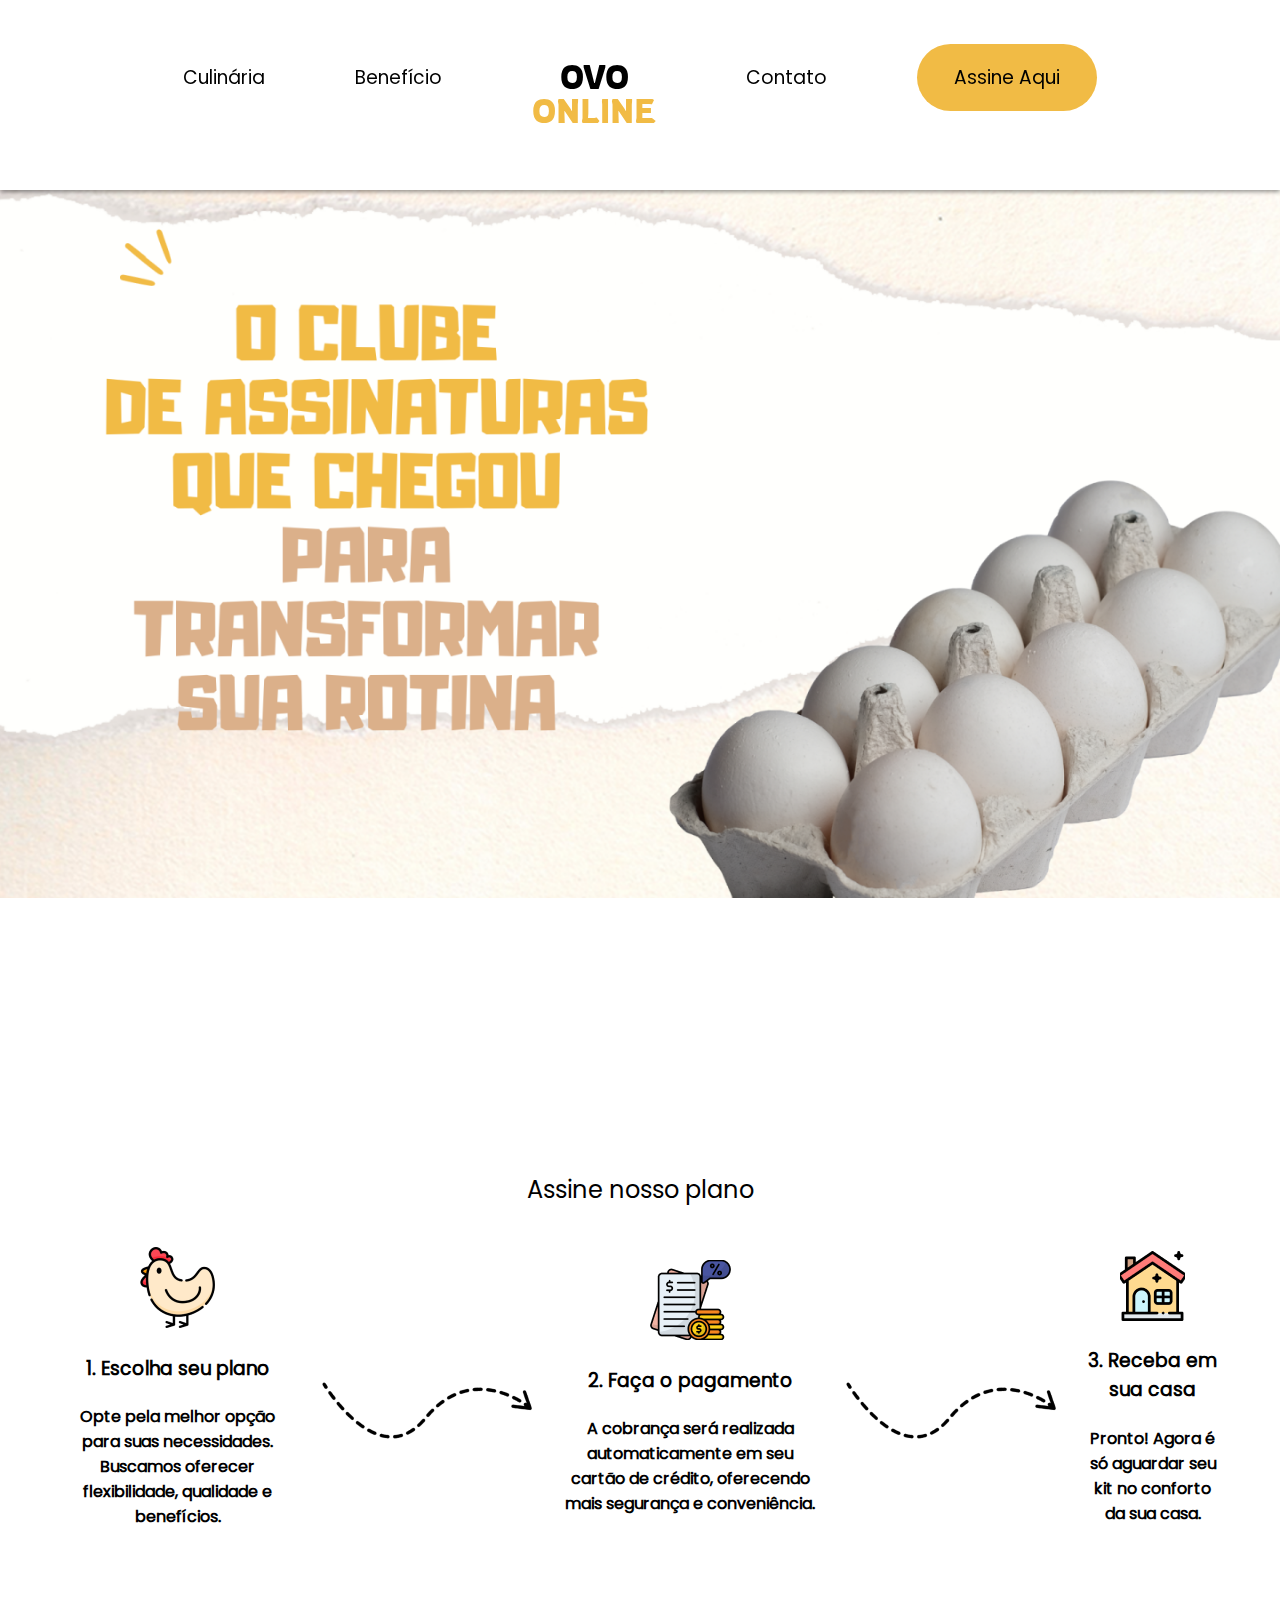
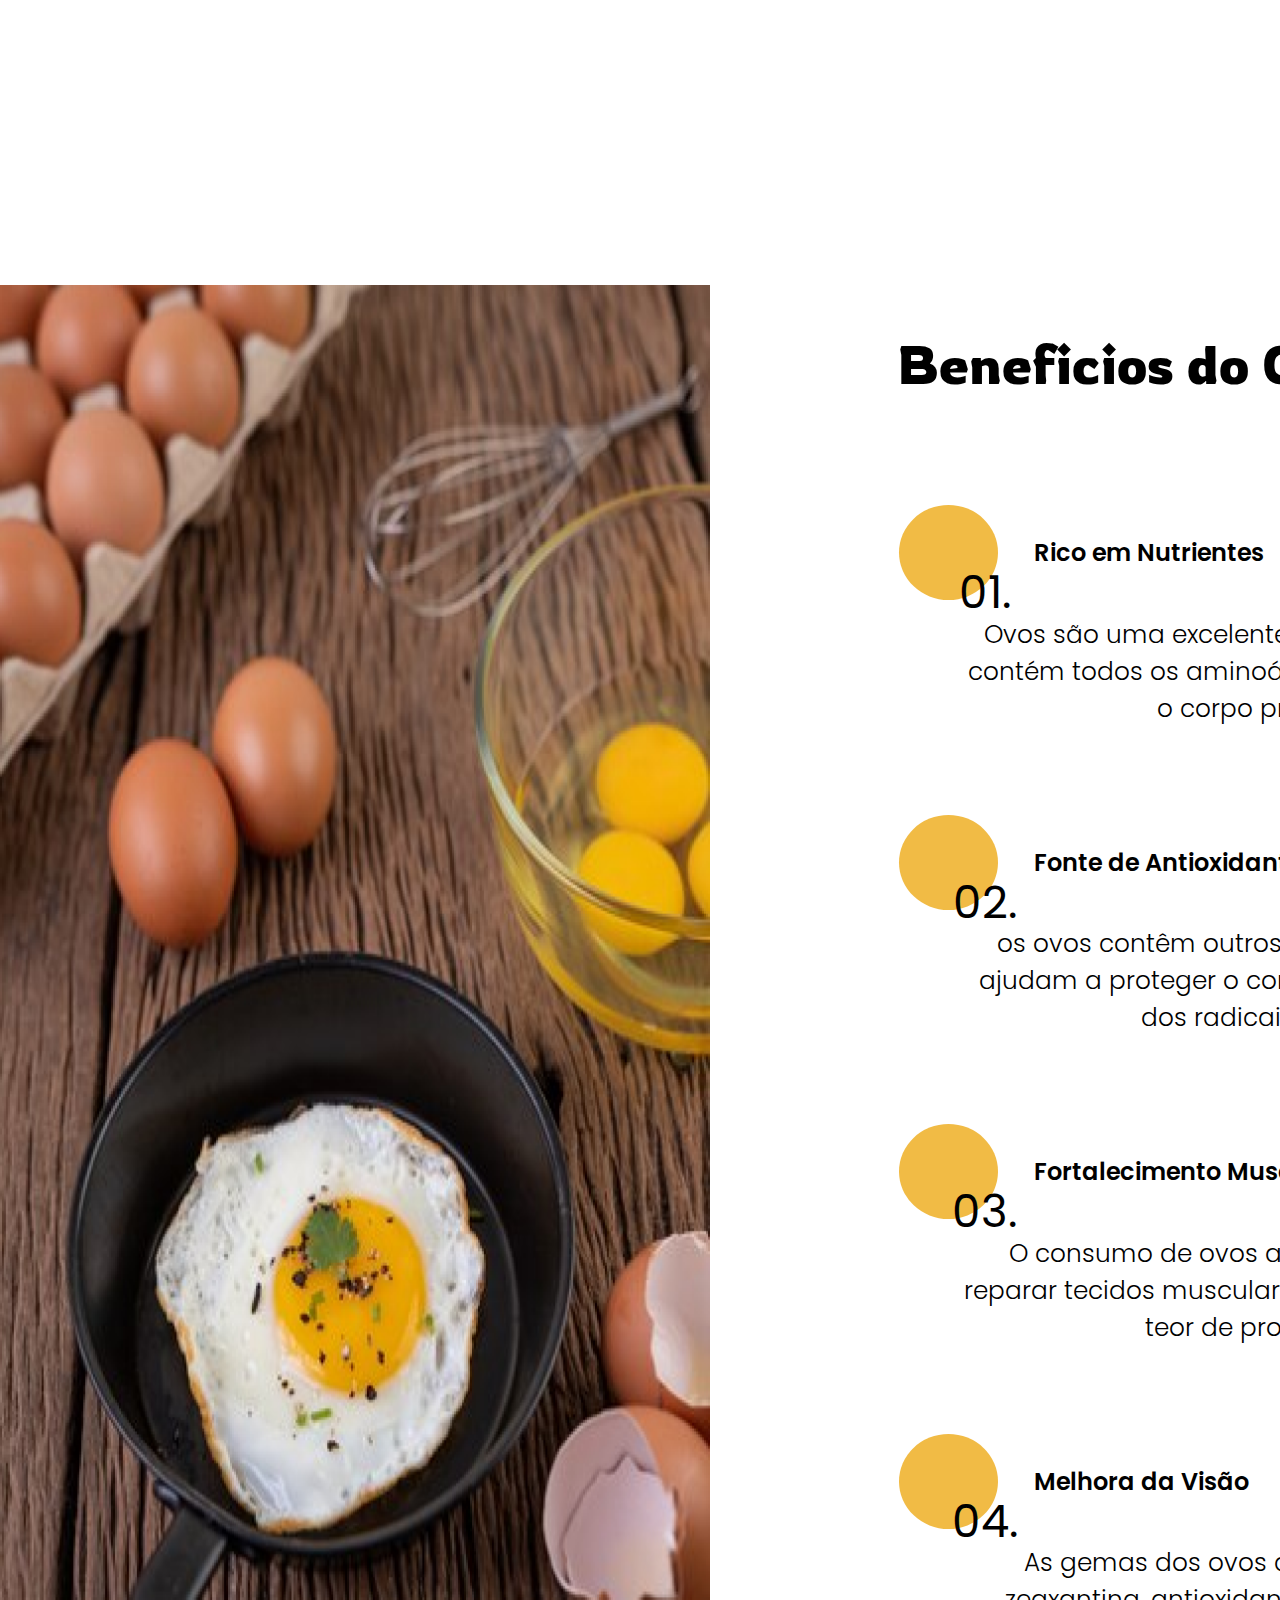
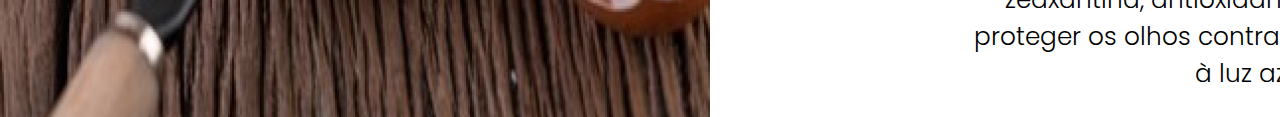
==== index.html @ 4bd69163 "n" ====
<!DOCTYPE html>
<html lang="pt-br">

<head>
    <meta charset="UTF-8">
    <meta name="viewport" content="width=device-width, initial-scale=1.0">
    <link rel="stylesheet" href="style.css">
    <link rel="icon" href="assets/logo.png">
    <title>Ovo Online</title>
</head>

<body>
    <header class="cbecalho">
        <div class="container">

            <div id="navegacao">
                <div>
                    <a href="#culinaria">
                        <h3>Culinária</h3>
                    </a>
                </div>
                <div>
                    <a href="#beneficio">
                        <h3>Benefício</h3>
                    </a>
                </div>
                <div class="titulo">
                    <h1 class="titulo-ovo">OVO </h1>
                    <H1 class="titulo-online">ONLINE</H1>

                </div>
                <div>
                    <a href="#contato">
                        <h3>Contato</h3>
                    </a>
                </div>
                <div class="assineAqui">
                    <a href="#assineAqui">
                        <h3>Assine Aqui</h3>
                    </a>
                </div>
            </div>
        </div>

    </header>
    <main>
        <div class="imagem-principal">
            <img src="assets/imagemPrincipal.png" alt="">
        </div>

        <div class="nosso-plano">
            <h2>Assine nosso plano</h2>
        </div>
        <div class="planos">
            <div class="galinha">
                <img src="assets/galinha.png" alt="">
                <h3>1. Escolha seu plano </h3>
                <div class="galinha-texto">
                    <h4>Opte pela melhor opção para suas necessidades. Buscamos oferecer flexibilidade, qualidade e
                        benefícios.</h4>
                </div>
            </div>
            <div class="seta1">
                <img src="assets/seta.png" alt="">
            </div>
            <div class="pagamento">
                <img src="assets/pagamento.png" alt="">
                <h3>2. Faça o pagamento</h3>
                <h4>A cobrança será realizada automaticamente em seu cartão de crédito, oferecendo mais segurança e
                    conveniência.</h4>
            </div>
            <div class="seta2">
                <img src="assets/seta.png" alt="">
            </div>
            <div class="casa">
                <img src="assets/casa.png" alt="">
                <h3>3. Receba em sua casa </h3>
                <h4>Pronto! Agora é só aguardar seu kit no conforto da sua casa. </h4>
            </div>
        </div>



        <div class="beneficio">
            <img src="assets/beneficio.png" alt="">

            <div class="todosOsBeneficios">
                <div class="div-titulo-beneficio">
                  
                    <h2 class="titulo-beneficio">Beneficios do Ovo</h2>
                </div>
                <div class="beneficio-subtitulo">
                    <div class="circulo">
                        <p>01.</p>
                    </div>
                    <h2>Rico em Nutrientes</h2>

                </div>
                <div class="texto-beneficio">
                    <p>Ovos são uma excelente fonte de proteínas contém todos os aminoácidos essenciais que o corpo
                        precisa</p>
                </div>

                <div class="beneficio-subtitulo">
                    <div class="circulo">
                        <p>02.</p>
                    </div>
                    <h2>Fonte de Antioxidantes</h2>
                </div>
                <div class="texto-beneficio">
                    <p> os ovos contêm outros antioxidantes que ajudam a proteger o corpo contra os danos dos
                        radicais livres.</p>
                </div>

                <div class="beneficio-subtitulo">
                    <div class="circulo">
                        <p>03.</p>
                    </div>
                    <h2>Fortalecimento Muscular</h2>
                </div>
                <div class="texto-beneficio">
                    <p> O consumo de ovos ajuda a construir e reparar tecidos musculares devido ao seu alto teor de
                        proteínas.</p>
                </div>

                <div class="beneficio-subtitulo">
                    <div class="circulo">
                        <p>04.</p>
                    </div>
                    <h2>Melhora da Visão</h2>

                </div>
                <div class="texto-beneficio">
                    <p>As gemas dos ovos contêm luteína e zeaxantina, antioxidantes que ajudam a proteger os olhos
                        contra danos relacionados à luz azul.</p>
                </div>
            </div>
        </div>
    </main>
</body>

</html>
---- style.css ----
@font-face {
    font-family: poppins;
    src: url(assets/Poppins-Regular.ttf);
}

@font-face {
    font-family: rowdies;
    src: url(assets/Rowdies-Regular.ttf);
}
@font-face {
    font-family: SemiBoldPoppins;
    src: url(assets/Poppins-SemiBold.ttf);
}
@font-face {
    font-family: lightPoppins;
    src: url(assets/Poppins-Light.ttf);
}

body {
   
    flex-direction: column;

    margin: 0;
  
    background-color: #ffffff;
}

header {
    /* deixa o cabeçalho fixo NÃO MEXE LAURA */
    position: fixed;
    top: -5vh;
    width: 100%;
    z-index: 1000;
    padding: 10px 0;
}

.container {
    /* AQUI VAI DEIXAR TUDO DENTRO DO CABEÇALHO NO CENTRO BONITINHO E O TAMANHO DO CABECALHO*/
    text-align: center;
    display: flex;
    height: 25vh;
    /* Certifique-se de que essa altura é suficiente */
    justify-content: center;
    /* Ajuste aqui para garantir centralização */
    align-items: center;
    background-color: #FFF;
    box-shadow: 0 2px 4px rgba(0, 0, 0, 0.396);
}

#navegacao {
    /* AQUI TAMBÉM VAI DEIXAR TU BONITINHO NO CABEÇALHO */
    align-items: center;
    text-align: center;
    display: flex;
    justify-content: center;
    /* Adiciona para centralizar o conteúdo */
}


#navegacao h1 {
    /* AQUI VAI MUDAR A FONT E O TAMANHO DELA NO CABEÇALHO SERIA A PARTE LÁ DO OVO  ONLINE*/
    font-family: rowdies;
    font-weight: 300;
}

#navegacao h3 {
    /* AQUI MUDA COR FONTE DO RESTO DO CABEÇALHO */
    font-family: poppins;
    font-weight: 300;
    color: black;
}

.titulo-ovo {
    /* abaxei aqui porque estava bem alto e queria que ficasse perto do online */
    margin-top: 6vh;
}

.assineAqui {
    /* deixei ele com o fundo e as bordas redondas */
    background-color: #F1BB45;
    border-radius: 34px;
    width: 20vh;
}

.titulo-online {
    /* COLOQUEI  PARA MUDAR A COR DO ONLINE DO OVO */
    color: #F1BB45;
    margin-top: -3vh;
}

#navegacao div {
    /* AQUI DA UM ESPAÇOENTRE AS PALAVRA EXEMPLO BENEFÍCIO  CULINÁRIA */
    margin: 5vh;
    cursor: pointer;
}


a {
    /* ISSO TIRA O TRAÇO DEBAIXO DA PALAVRA */
    text-decoration: none;
}


/* aqui acabou a parte do cabeçalho  */

/* começo da imagem! */
.imagem-principal img {
    /* editei a própria imagem para ela ficar 100% de largura na tela ------ */
        width: 100%;

    margin-top: 20vh;

}

.imagem-principal {
    /* aqui também arrumei a div da imagem principal do ovo para ficar 100% na tela */
    width: 100%;
    height: auto;

}

/*nosso plano*/

.nosso-plano h2{
  text-align: center;
    margin-top: 30vh;
    font-family: 'Poppins';
    font-weight: 100;

}

.planos{
      font-family: 'Poppins';
      margin-top: 15vh;
}
.planos {
    display: flex;
    justify-content: space-around;
    text-align: center;
    align-items: center;
    width: 100%;
    max-width: 1200px; /* Limita a largura máxima da div */
    margin: 0 auto; /* Centraliza a div na página */
    padding: 20px; /* Adiciona um pouco de espaço interno */
    box-sizing: border-box; /* Garante que o padding seja incluído na largura total */
}



/* PARTE DOS BENEFÍCIOS*/

.beneficio{
    max-width: 100%;
    display: flex;
    margin-top: 35vh;
   
}
.beneficio img{
    width: 750px;
    height: 993;
}

.titulo-beneficio{
  text-align: center;
    align-items: center;
    font-family: 'rowdies';
    font-weight: 500;
    font-size: 6vh;
}
.circulo{
    width: 99px;
    height: 95px;
    border-radius: 50%;
    background-color: #F1BB45;
    display: flex;
    justify-content: center;
    font-size: 5vh;
   
}
.circulo p{
    margin-left: 8vh;
    margin-top: 6vh;
    font-family: 'poppins';
}
.beneficio-subtitulo{
    align-items: center; 
    margin-left: 14vh;
    display: flex;
    padding: 7vh;
    
  
}
.beneficio-subtitulo h2{
     font-family: 'SemiBoldPoppins';
     margin-left: 4vh;

}
.texto-beneficio{
font-family: 'lightPoppins';
font-weight: 200;
font-size: 2.75vh;
text-align: center;
margin-top: -8vh;
width: 65vh;
margin-left: 28vh;
}
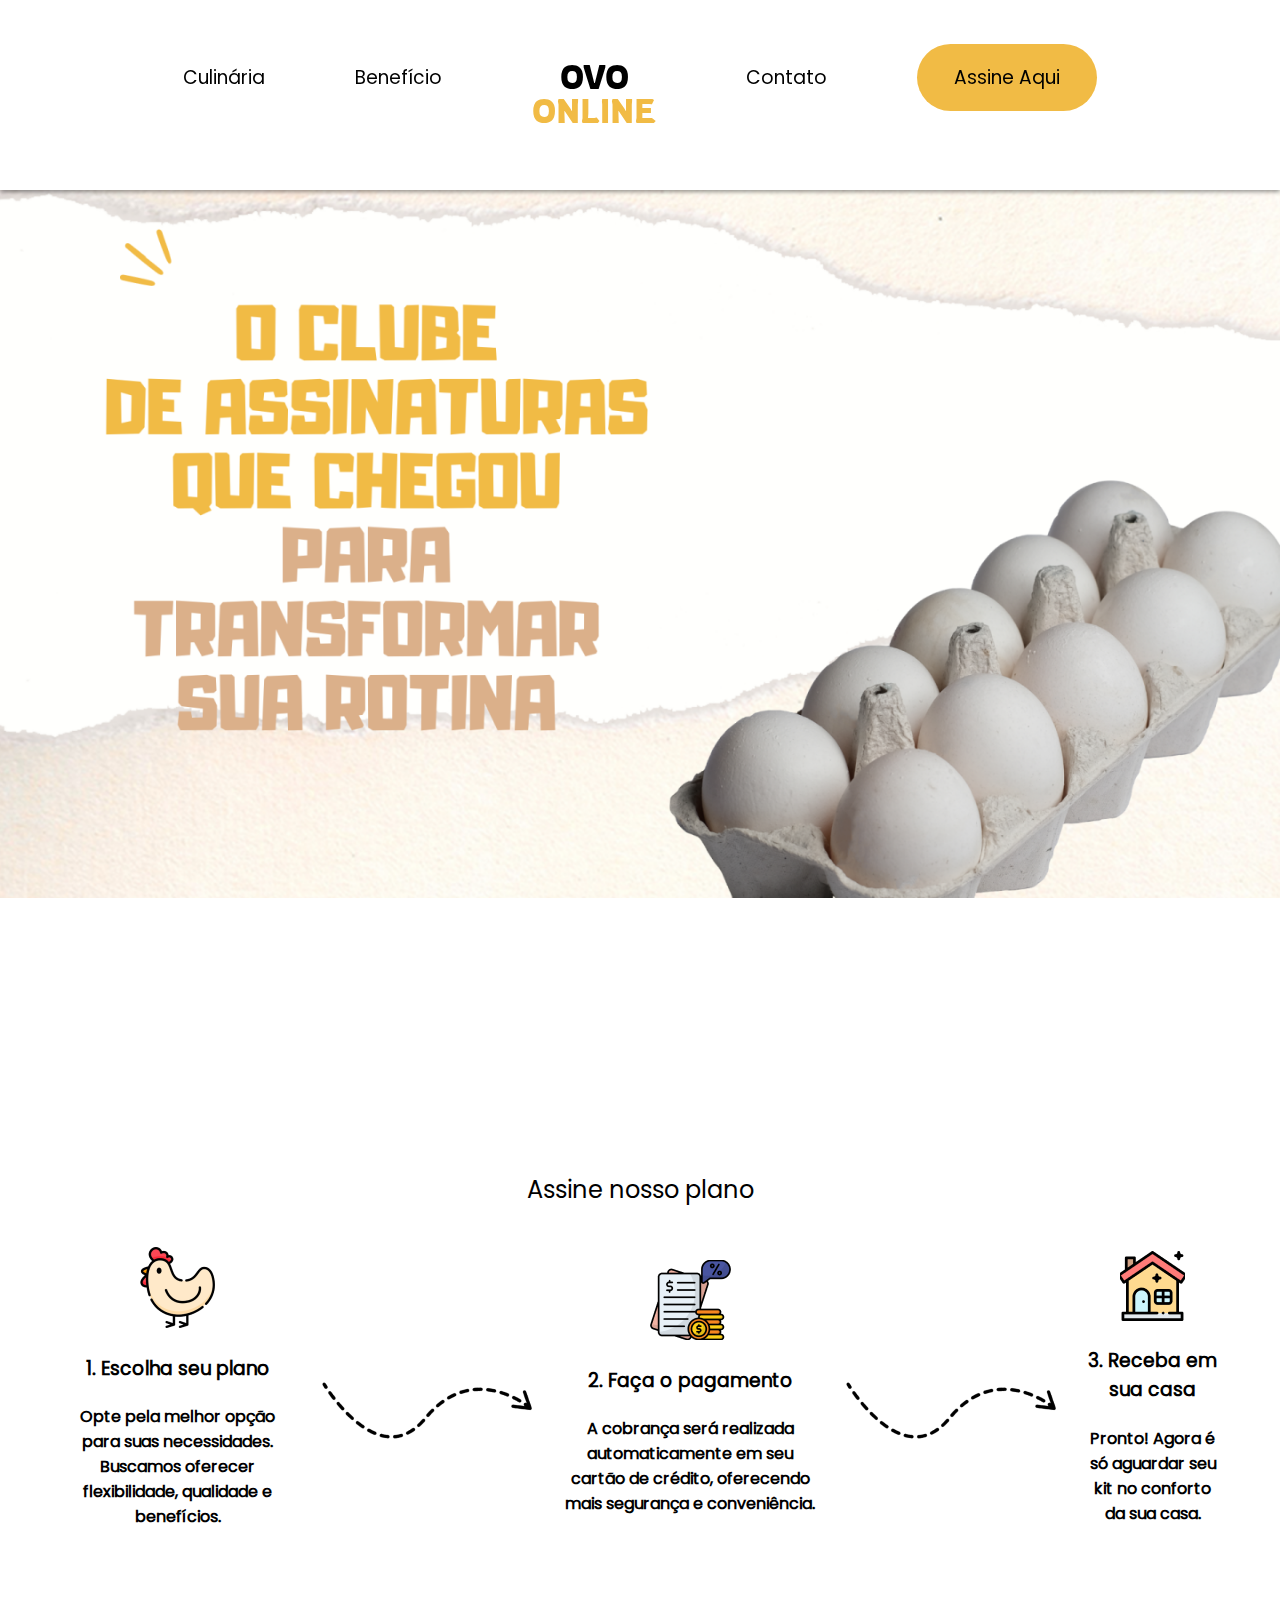
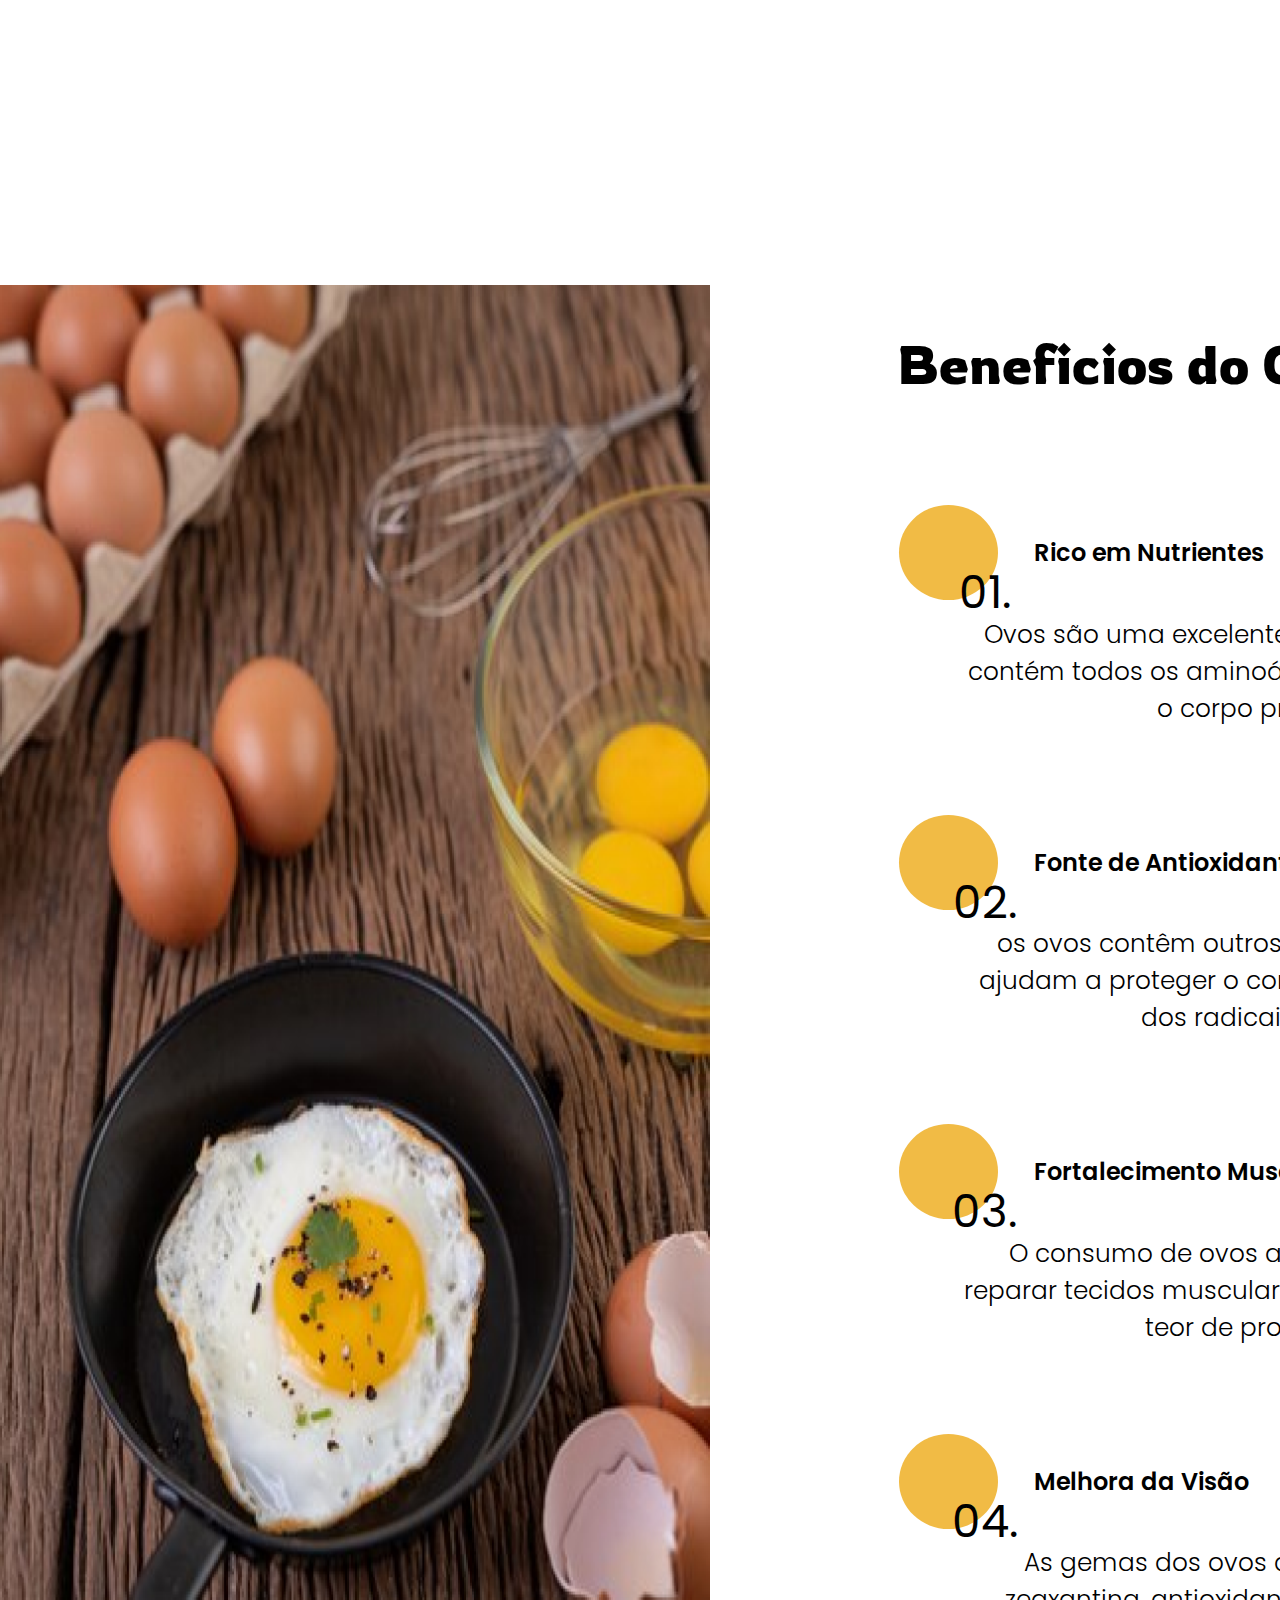
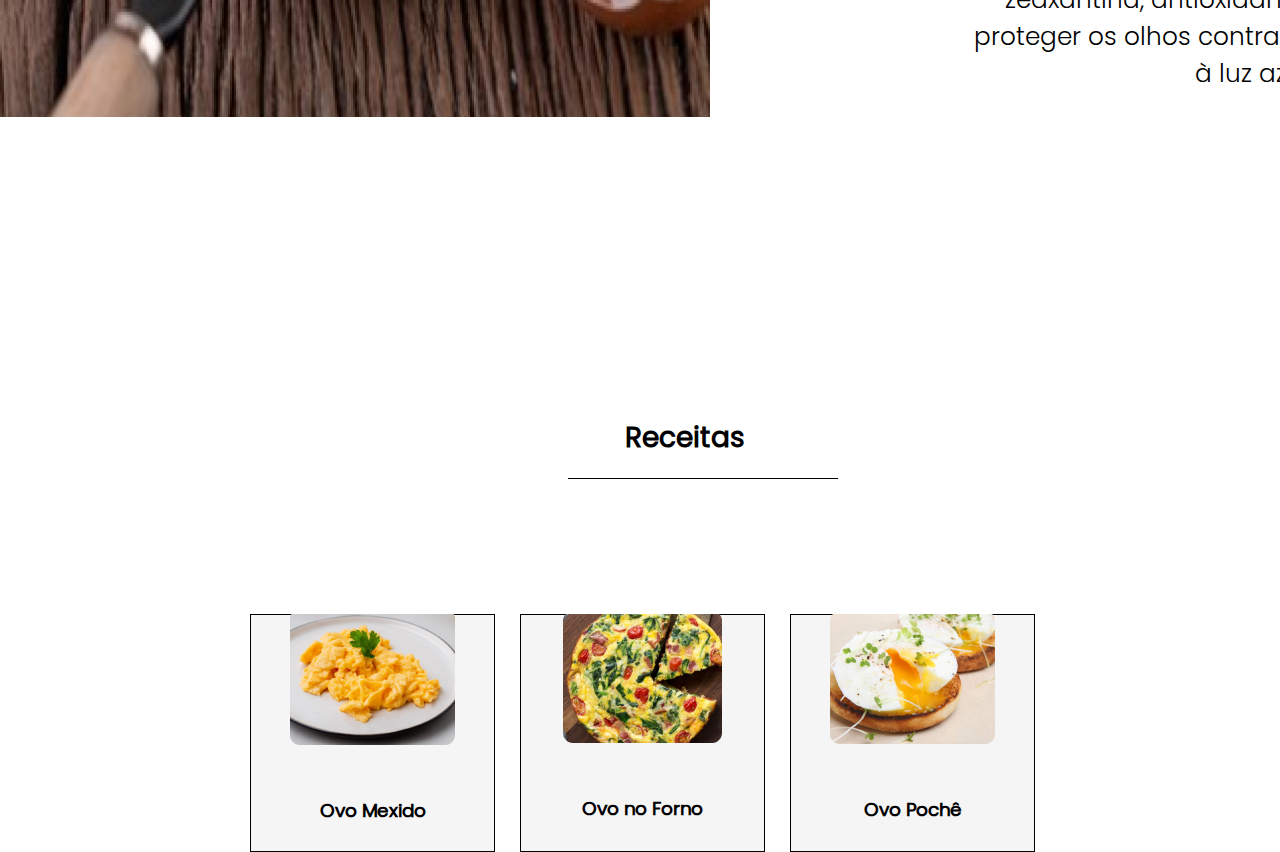
==== commit c154f346: "ok" ====
--- a/index.html
+++ b/index.html
@@ -136,7 +136,100 @@
                 </div>
             </div>
         </div>
+
+
+
+        <section id="carrossel">
+            <h1 id="Tvoluntarios11" class="titulo-carrossel">Receitas</h1>
+         <div class="div">  <div class="linha"></div></div> 
+            <div class="tudo-carrossel">
+                <div class="carousel-container">
+                    <div class="carousel">
+
+                        <ul>
+                            <div class="img">
+                                <li><img src="assets/ovo-mexido.png" alt="Imagem 1">
+                                    <h5 id="Tvoluntarios12">Ovo Mexido</h5>
+                                </li>
+                            </div>
+
+                            <div class="img">
+                                <li><img src="assets/ovo-poche.png" alt="Imagem 2">
+                                    <h5 id="Tvoluntarios13">Ovo no Forno</h5>
+                                </li>
+                            </div>
+
+
+    
+
+
+                            <div class="img">
+                                <li><img src="assets/ovo-forno.png" alt="Imagem 4">
+                                    <h5 id="Tvoluntarios15">Ovo Pochê</h5>
+                                </li>
+                            </div>
+
+
+                           
+                            
+                        </ul>
+
+
+                    </div>
+
+                    <div class="botoes-carrossel">
+                        <div class="carousel-button carousel-button-left" onclick="prevSlide()">
+                            <img class="direita" src="img/seta-direita-volt.png" alt=""> <!-- Seta esquerda -->
+                        </div>
+                        <div class="carousel-button carousel-button-right" onclick="nextSlide()">
+                            <img src="img/seta-esquerda-volt.png" alt=""> <!-- Seta direita -->
+                        </div>
+                    </div>
+                </div>
+            </div>
+        </section>
     </main>
+
+
+
+    <script>
+          const carousel = document.querySelector('.carousel');
+        let currentIndex = 0; //QUANDO PASSO NA SETINHA ELE VIRA 1, DEPOIS 2
+
+        function updateCarousel() {
+            var largura = window.innerWidth; //PEGA A LARGURA DA TELA
+            carousel.style.transform = `translateX(-${currentIndex * 54500 / largura}%)`; //MULTIPLICA O CURRENT INDEX POR UM NÚMERO E DIVIDE PELA LARGURA DA TELA
+            // if(window.innerWidth <= 768){
+            //     carousel.style.transform = `translateX(-${currentIndex * 70}%)`;
+            // }
+
+            if (window.innerWidth <= 400) {
+                carousel.style.transform = `translateX(-${currentIndex * 40500 / largura}%)`;
+            }
+        }
+
+        console.log(window.innerWidth)
+
+
+        // Função para avançar o carrossel
+        function nextSlide() {
+            currentIndex++;
+            if (currentIndex >= carousel.children[0].children.length - 2) {
+                currentIndex = 0; // Volta para a primeira imagem quando atinge a última
+            }
+            updateCarousel();
+        }
+
+        // Função para retroceder o carrossel
+        function prevSlide() {
+            currentIndex--;
+            if (currentIndex < 0) {
+                currentIndex = carousel.children[0].children.length - 3; // Vai para a última imagem quando estiver na primeira
+            }
+            updateCarousel();
+        }
+        updateCarousel(); // Inicializa o carrossel
+    </script>
 </body>
 
 </html>--- a/style.css
+++ b/style.css
@@ -118,7 +118,9 @@
     height: auto;
 
 }
-
+h5{
+    font-family: "poppins";
+}
 /*nosso plano*/
 
 .nosso-plano h2{
@@ -205,3 +207,121 @@
 margin-left: 28vh;
 }
 
+
+
+
+
+/* CARROSSEL DE IMAGENS */
+
+.titulo-carrossel {
+    /* aqui é o titulo do carrossel dei um margin left só para dá um espaço, não queria deixar no centro */
+    font-family: 'poppins';
+    font-size: 28px;
+    text-align: center;
+    margin-top: 300px;
+    /* useei margin-top para abaixar meu título */
+    margin-left: 7vw;
+}
+
+.tudo-carrossel {
+    /* coloquei essa div tudo para incluir tudo no carrossel, deixar ele no centro e ultilizei margin top para abaixar ele */
+    margin-top: 15vh;
+    justify-content: center;
+    align-items: center;
+    display: flex;
+}
+
+.carousel-container {
+    /* ele também tem tudo mas a função dele mesmo é o tamanho em si do carrossel, ele mexe no js */
+
+    position: relative;
+    width: 830px;
+    overflow: hidden;
+
+}
+
+
+.carousel {
+    display: flex;
+    transition: 0.9s;
+
+
+
+}
+
+.carousel ul {
+    /* essa parte ele só pega o conteudo do carrossel ou seja imagens e titulo */
+    list-style: none;
+    display: flex;
+    padding: 0;
+    margin: 0;
+
+}
+
+.tudo-funcionamento img,
+h5 {
+    /* esssa parte foi para arrumar o top dentro do quadrado as imagens */
+    margin-top: 5vh;
+}
+
+
+
+.carousel img {
+    /* essa parte teve que ficar se eu tiro esse auto as imagens ficam diferentes */
+    height: auto;
+}
+
+
+
+.img {
+    /* essa parte foi onde coloquei borda, tamanho dos quadrado o distanciamento delas */
+    width: 243px;
+    height: 236px;
+    border: 1px solid black;
+    margin-left: 25px;
+    background-color: #F5F5F5;
+    font-family: Forum;
+    font-size: 22.4px;
+    align-items: center;
+    justify-content: center;
+    text-align: center;
+    display: flex;
+
+}
+
+.botoes-carrossel {
+    display: flex;
+    align-items: center;
+    height: 100%;
+}
+
+.carousel-button {
+    position: absolute;
+    top: 50%;
+    /* Ajuste a posição vertical para o meio */
+    transform: translateY(-50%);
+    /* Ajuste para centralizar verticalmente usando transform */
+    display: flex;
+    align-items: center;
+    cursor: pointer;
+}
+
+.carousel-button-left {
+    margin-left: 1vw;
+}
+
+.carousel-button-right {
+    right: 1vw;
+}
+.div {
+    display: flex;
+    justify-content: center;
+    align-items: center;
+}
+
+.linha {
+    margin-left: 14vh;
+    width: 30vh; /* Adjust the width as needed */
+    height: 1px; /* Adjust the height as needed */
+    background-color: black; /* Adjust the color as needed */
+}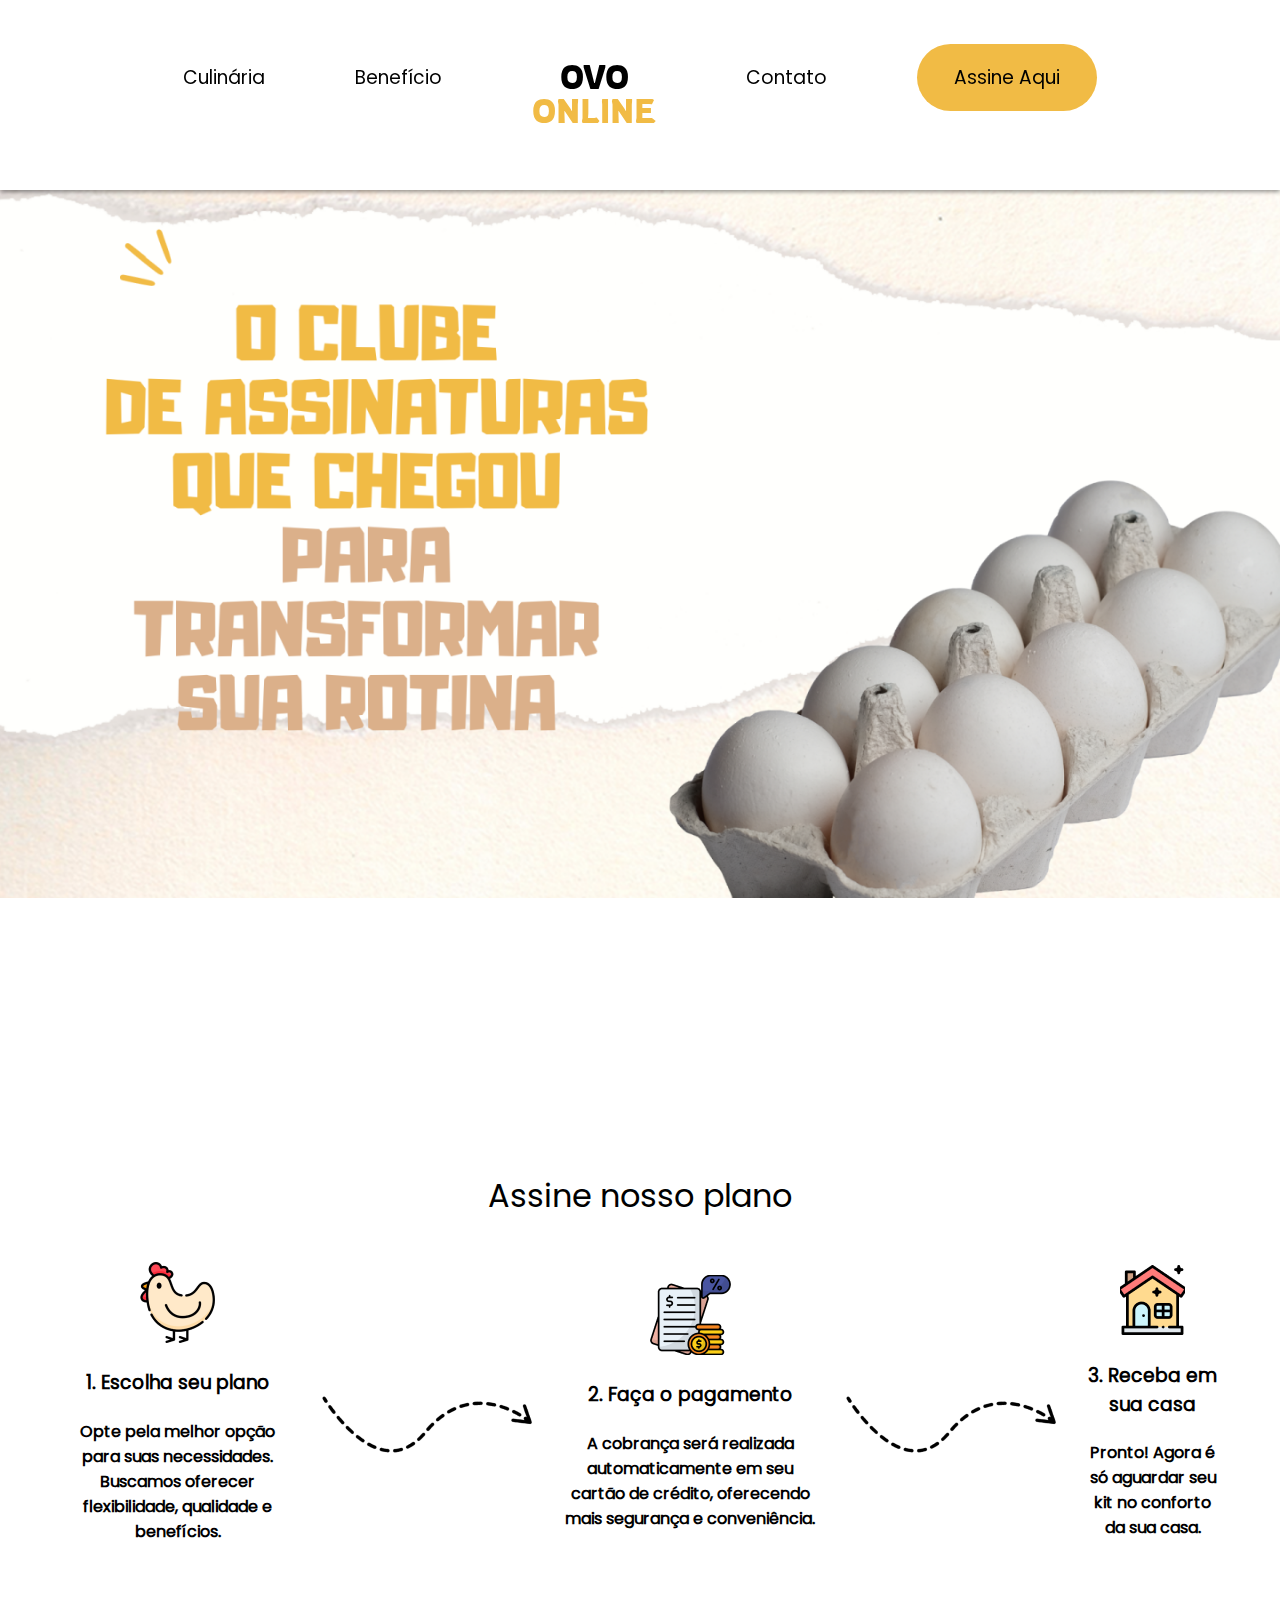
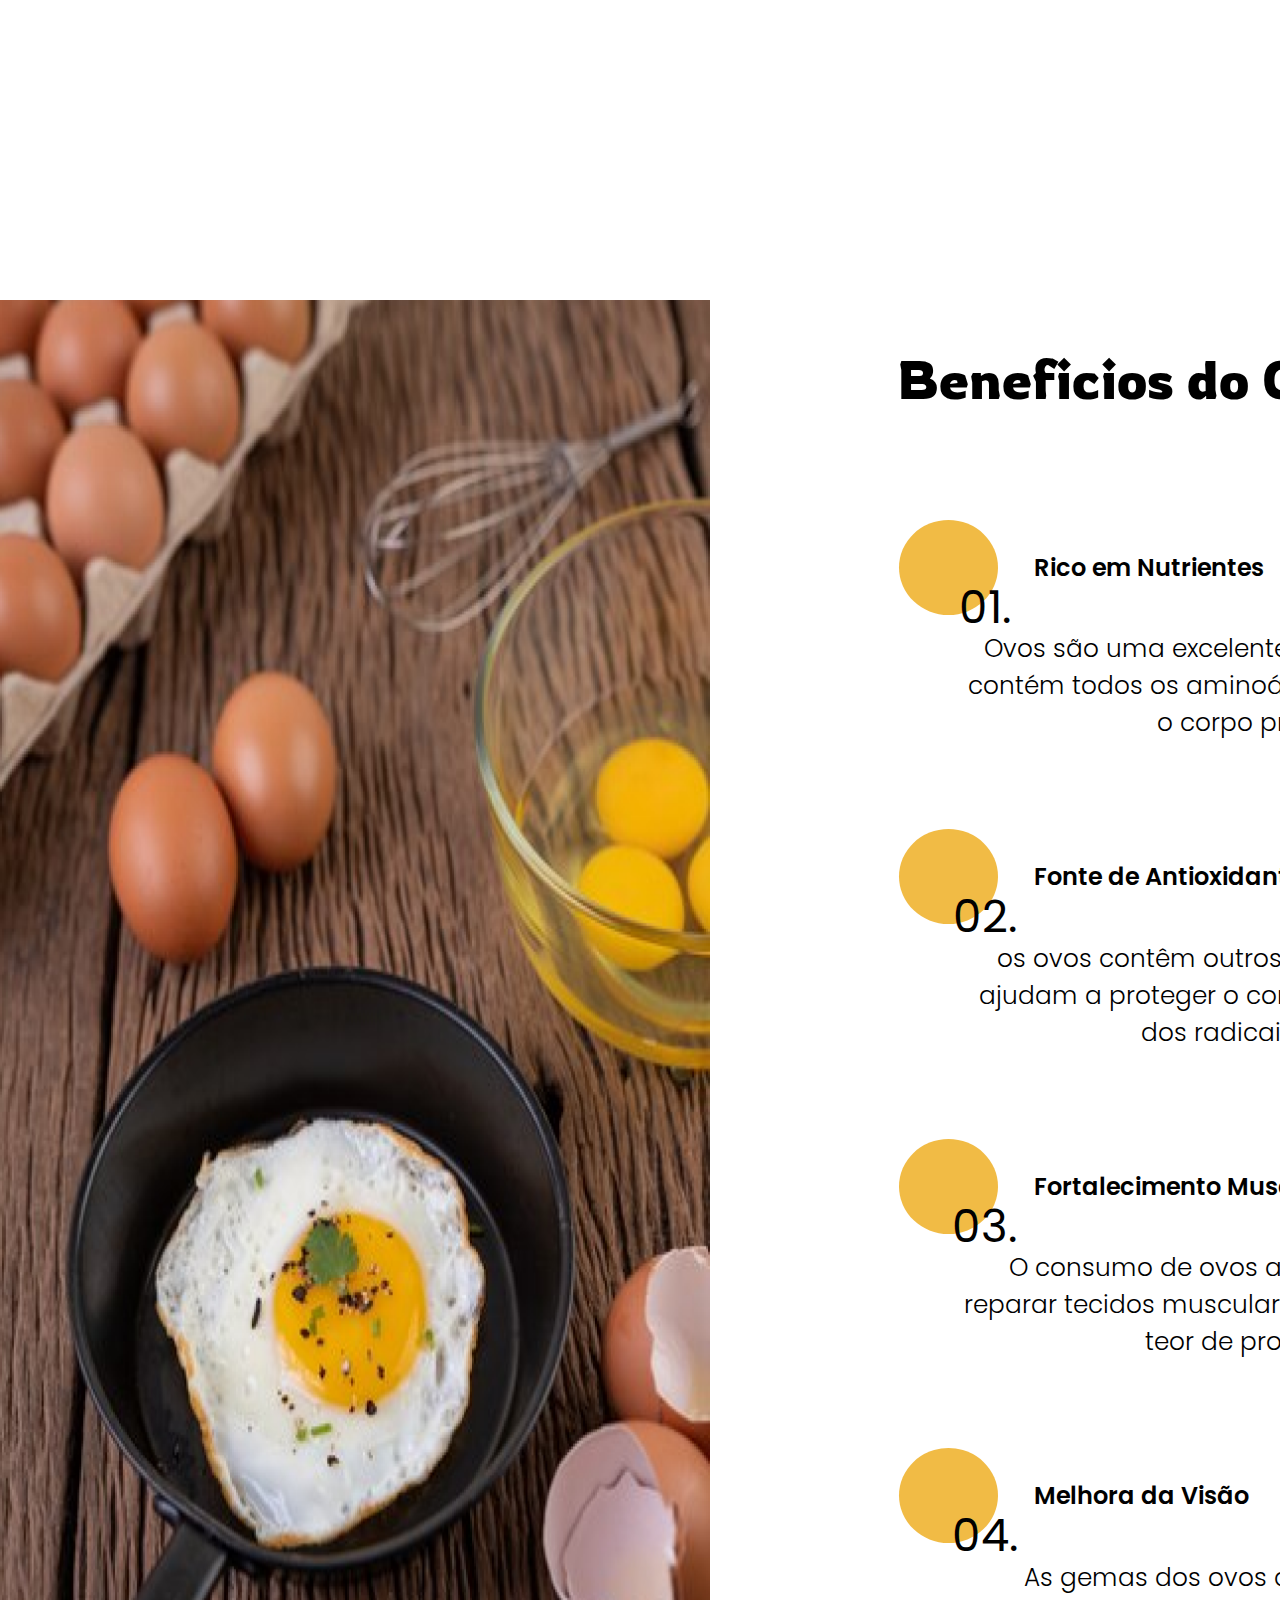
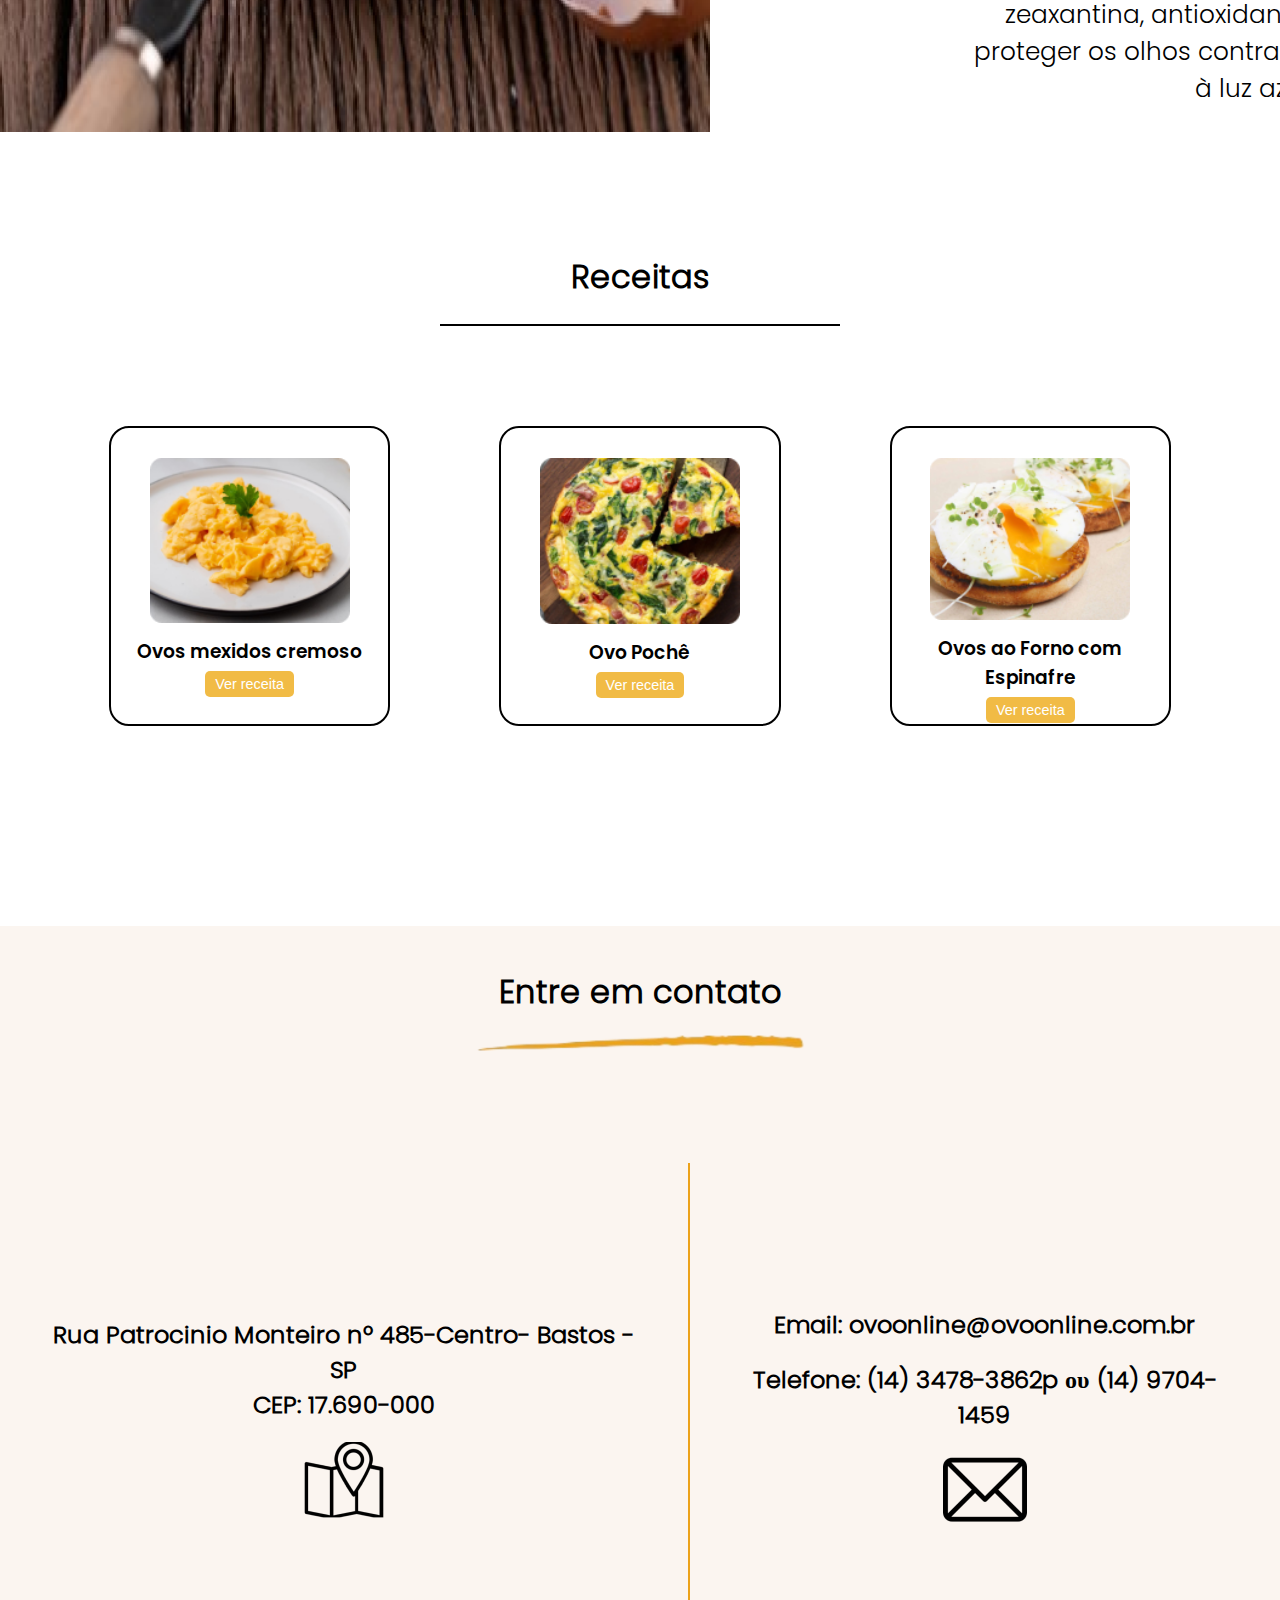
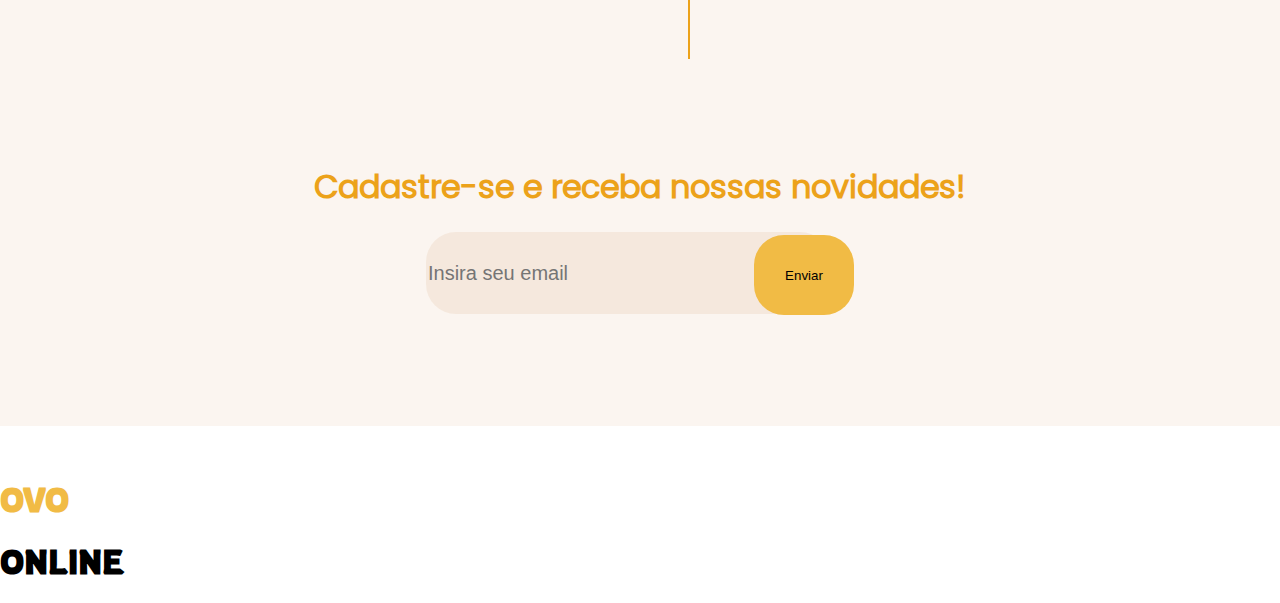
==== commit 217865ed: "terminando rodapé" ====
--- a/index.html
+++ b/index.html
@@ -49,7 +49,7 @@
         </div>
 
         <div class="nosso-plano">
-            <h2>Assine nosso plano</h2>
+            <h1>Assine nosso plano</h1>
         </div>
         <div class="planos">
             <div class="galinha">
@@ -86,7 +86,7 @@
 
             <div class="todosOsBeneficios">
                 <div class="div-titulo-beneficio">
-                  
+
                     <h2 class="titulo-beneficio">Beneficios do Ovo</h2>
                 </div>
                 <div class="beneficio-subtitulo">
@@ -137,99 +137,72 @@
             </div>
         </div>
 
-
-
-        <section id="carrossel">
-            <h1 id="Tvoluntarios11" class="titulo-carrossel">Receitas</h1>
-         <div class="div">  <div class="linha"></div></div> 
-            <div class="tudo-carrossel">
-                <div class="carousel-container">
-                    <div class="carousel">
-
-                        <ul>
-                            <div class="img">
-                                <li><img src="assets/ovo-mexido.png" alt="Imagem 1">
-                                    <h5 id="Tvoluntarios12">Ovo Mexido</h5>
-                                </li>
-                            </div>
-
-                            <div class="img">
-                                <li><img src="assets/ovo-poche.png" alt="Imagem 2">
-                                    <h5 id="Tvoluntarios13">Ovo no Forno</h5>
-                                </li>
-                            </div>
-
-
-    
-
-
-                            <div class="img">
-                                <li><img src="assets/ovo-forno.png" alt="Imagem 4">
-                                    <h5 id="Tvoluntarios15">Ovo Pochê</h5>
-                                </li>
-                            </div>
-
-
-                           
-                            
-                        </ul>
-
-
-                    </div>
-
-                    <div class="botoes-carrossel">
-                        <div class="carousel-button carousel-button-left" onclick="prevSlide()">
-                            <img class="direita" src="img/seta-direita-volt.png" alt=""> <!-- Seta esquerda -->
-                        </div>
-                        <div class="carousel-button carousel-button-right" onclick="nextSlide()">
-                            <img src="img/seta-esquerda-volt.png" alt=""> <!-- Seta direita -->
-                        </div>
-                    </div>
-                </div>
-            </div>
-        </section>
+        <div class="receitas">
+            <div class="titulo-receita">
+                <h1>Receitas</h1>
+            </div>
+            <div class="receitas-container">
+                <div class="receita">
+                    <img src="assets/ovo-mexido.png" alt="">
+                    <h3>Ovos mexidos cremoso</h3>
+                    <button>Ver receita</button>
+                </div>
+                <div class="receita">
+                    <img src="assets/ovo-poche.png" alt="">
+                    <h3>Ovo Pochê</h3>
+                    <button>Ver receita</button>
+                </div>
+                <div class="receita">
+                    <img src="assets/ovo-forno.png" alt="">
+                    <h3>Ovos ao Forno com Espinafre</h3>
+                    <button>Ver receita</button>
+                </div>
+            </div>
+        </div>
+
+
+        <div class="contato">
+            <div class="titulo-contato">
+                <h1>Entre em contato</h1>
+            </div>
+            <div class="img-contato">
+                <img src="assets/contato.png" alt="">
+            </div>
+            <div class="contato-container">
+                <div class="endereco-contato">
+                    <h2>Rua Patrocinio Monteiro nº 485-Centro- Bastos - SP <br> CEP: 17.690-000</h2>
+                    <img src="assets/mapa.png" alt="" class="mapa">
+                </div>
+                <div class="linha-contato"></div>
+                <div class="email-contato">
+                    <h2>Email: ovoonline@ovoonline.com.br</h2>
+                    <h2>Telefone: (14) 3478-3862p <span>ου</span> (14) 9704-1459</h2>
+                    <img src="assets/email.png" alt="">
+                </div>
+            </div>
+
+
+            <div class="cadastre-contato">
+                <h1>Cadastre-se e receba nossas novidades!</h1>
+            </div>
+            <div class="retangulo-contato">
+                <div class="email-form">
+                    <input type="text" placeholder="Insira seu email">
+                    <button class="button-email">Enviar</button>
+                </div>
+            </div>
+        </div>
     </main>
 
-
-
-    <script>
-          const carousel = document.querySelector('.carousel');
-        let currentIndex = 0; //QUANDO PASSO NA SETINHA ELE VIRA 1, DEPOIS 2
-
-        function updateCarousel() {
-            var largura = window.innerWidth; //PEGA A LARGURA DA TELA
-            carousel.style.transform = `translateX(-${currentIndex * 54500 / largura}%)`; //MULTIPLICA O CURRENT INDEX POR UM NÚMERO E DIVIDE PELA LARGURA DA TELA
-            // if(window.innerWidth <= 768){
-            //     carousel.style.transform = `translateX(-${currentIndex * 70}%)`;
-            // }
-
-            if (window.innerWidth <= 400) {
-                carousel.style.transform = `translateX(-${currentIndex * 40500 / largura}%)`;
-            }
-        }
-
-        console.log(window.innerWidth)
-
-
-        // Função para avançar o carrossel
-        function nextSlide() {
-            currentIndex++;
-            if (currentIndex >= carousel.children[0].children.length - 2) {
-                currentIndex = 0; // Volta para a primeira imagem quando atinge a última
-            }
-            updateCarousel();
-        }
-
-        // Função para retroceder o carrossel
-        function prevSlide() {
-            currentIndex--;
-            if (currentIndex < 0) {
-                currentIndex = carousel.children[0].children.length - 3; // Vai para a última imagem quando estiver na primeira
-            }
-            updateCarousel();
-        }
-        updateCarousel(); // Inicializa o carrossel
-    </script>
+    <footer>
+        <div class="titulo-rodape">
+            <h1 class="titulo-ovorodape">OVO </h1>
+            <H1 class="titulo-onlinerodape">ONLINE</H1>
+
+        </div>
+    </footer>
+
+
 </body>
 
 </html>--- a/style.css
+++ b/style.css
@@ -123,7 +123,7 @@
 }
 /*nosso plano*/
 
-.nosso-plano h2{
+.nosso-plano h1{
   text-align: center;
     margin-top: 30vh;
     font-family: 'Poppins';
@@ -136,12 +136,14 @@
       margin-top: 15vh;
 }
 .planos {
+    /* /*a div planos guarda todos os elementos */
     display: flex;
     justify-content: space-around;
     text-align: center;
     align-items: center;
     width: 100%;
-    max-width: 1200px; /* Limita a largura máxima da div */
+    max-width: 1200px; 
+    /* Limita a largura máxima da div */
     margin: 0 auto; /* Centraliza a div na página */
     padding: 20px; /* Adiciona um pouco de espaço interno */
     box-sizing: border-box; /* Garante que o padding seja incluído na largura total */
@@ -208,120 +210,161 @@
 }
 
 
-
-
-
-/* CARROSSEL DE IMAGENS */
-
-.titulo-carrossel {
-    /* aqui é o titulo do carrossel dei um margin left só para dá um espaço, não queria deixar no centro */
-    font-family: 'poppins';
-    font-size: 28px;
-    text-align: center;
-    margin-top: 300px;
-    /* useei margin-top para abaixar meu título */
-    margin-left: 7vw;
-}
-
-.tudo-carrossel {
-    /* coloquei essa div tudo para incluir tudo no carrossel, deixar ele no centro e ultilizei margin top para abaixar ele */
-    margin-top: 15vh;
+/* RECEITA*/
+
+
+
+.titulo-receita {
+    text-align: center;
+    margin: 100px auto; 
+    border-bottom: 2px solid black;
+    padding-bottom: 2px; 
+    width: 400px; 
+    display: flex;
+    flex-direction: column;
+    align-items: center; 
+    font-family: 'lightPoppins';
+} 
+.receitas-container {
+    display: flex;
+    justify-content: space-evenly;
+    margin-top: 5px; }
+
+.receita {
+    border: 2px solid black; 
+    padding: 10px; 
+    width: 22%; 
+    height: 300px;
+    text-align: center; 
+    box-sizing: border-box; 
+    border-radius: 20px;
+}
+
+.receita img {
+    width: 200px; 
+    height: auto;
+    margin-top: 20px;
+}
+
+.receita h3 {
+    margin-top: 10px; 
+    margin-bottom: 5px; 
+    font-family: 'SemiBoldPoppins';
+}
+
+.receita button {
+    padding: 5px 10px; 
+    border: none;
+    background-color: #F1BB45;
+    color: white;
+    cursor: pointer;
+    border-radius: 5px;
+    font-size: 0.9rem; 
+}
+
+.receita button:hover {
+    background-color: gray; 
+}
+
+
+/*Contato*/
+
+.contato {
+    margin-top: 200px;
+    background-color: #FBF5F0;
+    width: 100%;
+    height: 1100px; /* Altura ajustada para o contêiner */
+    position: relative;
+}
+
+.titulo-contato {
+    padding-top: 20px;
+    text-align: center;
+    font-family: 'lightPoppins';
+}
+
+.img-contato {
+    text-align: center;
+    margin-top: -30px; /* Ajustado para não sobrepor o título */
+}
+.linha-contato {
+    border-left: 2px solid #ECA21A; /* Linha vertical */
+    height: 80%; /* Ajuste a altura da linha */
+    margin: 0 20px; /* Espaçamento horizontal ao redor da linha */
+}
+
+.contato-container {
+    display: flex;
+    justify-content: center; /* Centraliza os itens horizontalmente */
+    align-items: center; /* Alinha os itens verticalmente */
+    height: 60%; /* Ajusta a altura do contêiner para a área de contato */
+    padding: 20px; /* Espaçamento interno do contêiner */
+    box-sizing: border-box; /* Inclui o padding na largura total */
+}
+
+.endereco-contato, .email-contato {
+    font-family: 'lightPoppins';
+    font-size: 16px;
+    text-align: center; /* Alinha o texto ao centro */
+    margin: 0 20px; /* Espaçamento horizontal ao redor dos textos */
+}
+
+.mapa, .email {
+    max-width: 100%; /* Garante que as imagens não ultrapassem o contêiner */
+    height: auto; /* Mantém a proporção das imagens */
+}
+.cadastre-contato{
+    text-align: center;
+    align-items: center;
+    color: #ECA21A;
+    font-family: 'Poppins';
+}
+
+.cadastre-contato {
+    margin-bottom: 20px;
+}
+
+
+
+
+placeholder{
+    font-family: 'Poppins';
+ 
+   
+}
+
+
+input{
+    background-color: rgba(219, 176, 138, 0.18); /* Cor de fundo do retângulo */
+    width: 400px;
+    height: 80px;
+    border-radius: 30px;
+    border: 2px ; 
+    font-size: 20px;
+
+}
+.email-form{
+    text-align: center;
     justify-content: center;
     align-items: center;
-    display: flex;
-}
-
-.carousel-container {
-    /* ele também tem tudo mas a função dele mesmo é o tamanho em si do carrossel, ele mexe no js */
-
-    position: relative;
-    width: 830px;
-    overflow: hidden;
-
-}
-
-
-.carousel {
-    display: flex;
-    transition: 0.9s;
-
-
-
-}
-
-.carousel ul {
-    /* essa parte ele só pega o conteudo do carrossel ou seja imagens e titulo */
-    list-style: none;
-    display: flex;
-    padding: 0;
-    margin: 0;
-
-}
-
-.tudo-funcionamento img,
-h5 {
-    /* esssa parte foi para arrumar o top dentro do quadrado as imagens */
-    margin-top: 5vh;
-}
-
-
-
-.carousel img {
-    /* essa parte teve que ficar se eu tiro esse auto as imagens ficam diferentes */
-    height: auto;
-}
-
-
-
-.img {
-    /* essa parte foi onde coloquei borda, tamanho dos quadrado o distanciamento delas */
-    width: 243px;
-    height: 236px;
-    border: 1px solid black;
-    margin-left: 25px;
-    background-color: #F5F5F5;
-    font-family: Forum;
-    font-size: 22.4px;
-    align-items: center;
-    justify-content: center;
-    text-align: center;
-    display: flex;
-
-}
-
-.botoes-carrossel {
-    display: flex;
-    align-items: center;
-    height: 100%;
-}
-
-.carousel-button {
-    position: absolute;
-    top: 50%;
-    /* Ajuste a posição vertical para o meio */
-    transform: translateY(-50%);
-    /* Ajuste para centralizar verticalmente usando transform */
-    display: flex;
-    align-items: center;
-    cursor: pointer;
-}
-
-.carousel-button-left {
-    margin-left: 1vw;
-}
-
-.carousel-button-right {
-    right: 1vw;
-}
-.div {
-    display: flex;
-    justify-content: center;
-    align-items: center;
-}
-
-.linha {
-    margin-left: 14vh;
-    width: 30vh; /* Adjust the width as needed */
-    height: 1px; /* Adjust the height as needed */
-    background-color: black; /* Adjust the color as needed */
-}+}
+.button-email{
+    height: 80px;
+    width: 100px;
+    border-radius: 30px;
+    margin-left: -80px;
+    border: 2px;
+    background-color: #F1BB45;
+}
+
+
+
+/*Rodapé*/
+
+.titulo-ovorodape, .titulo-onlinerodape{
+font-family: 'Rowdies';
+}
+.titulo-ovorodape{
+    margin-top: 6vh;
+    color: #F1BB45;
+}
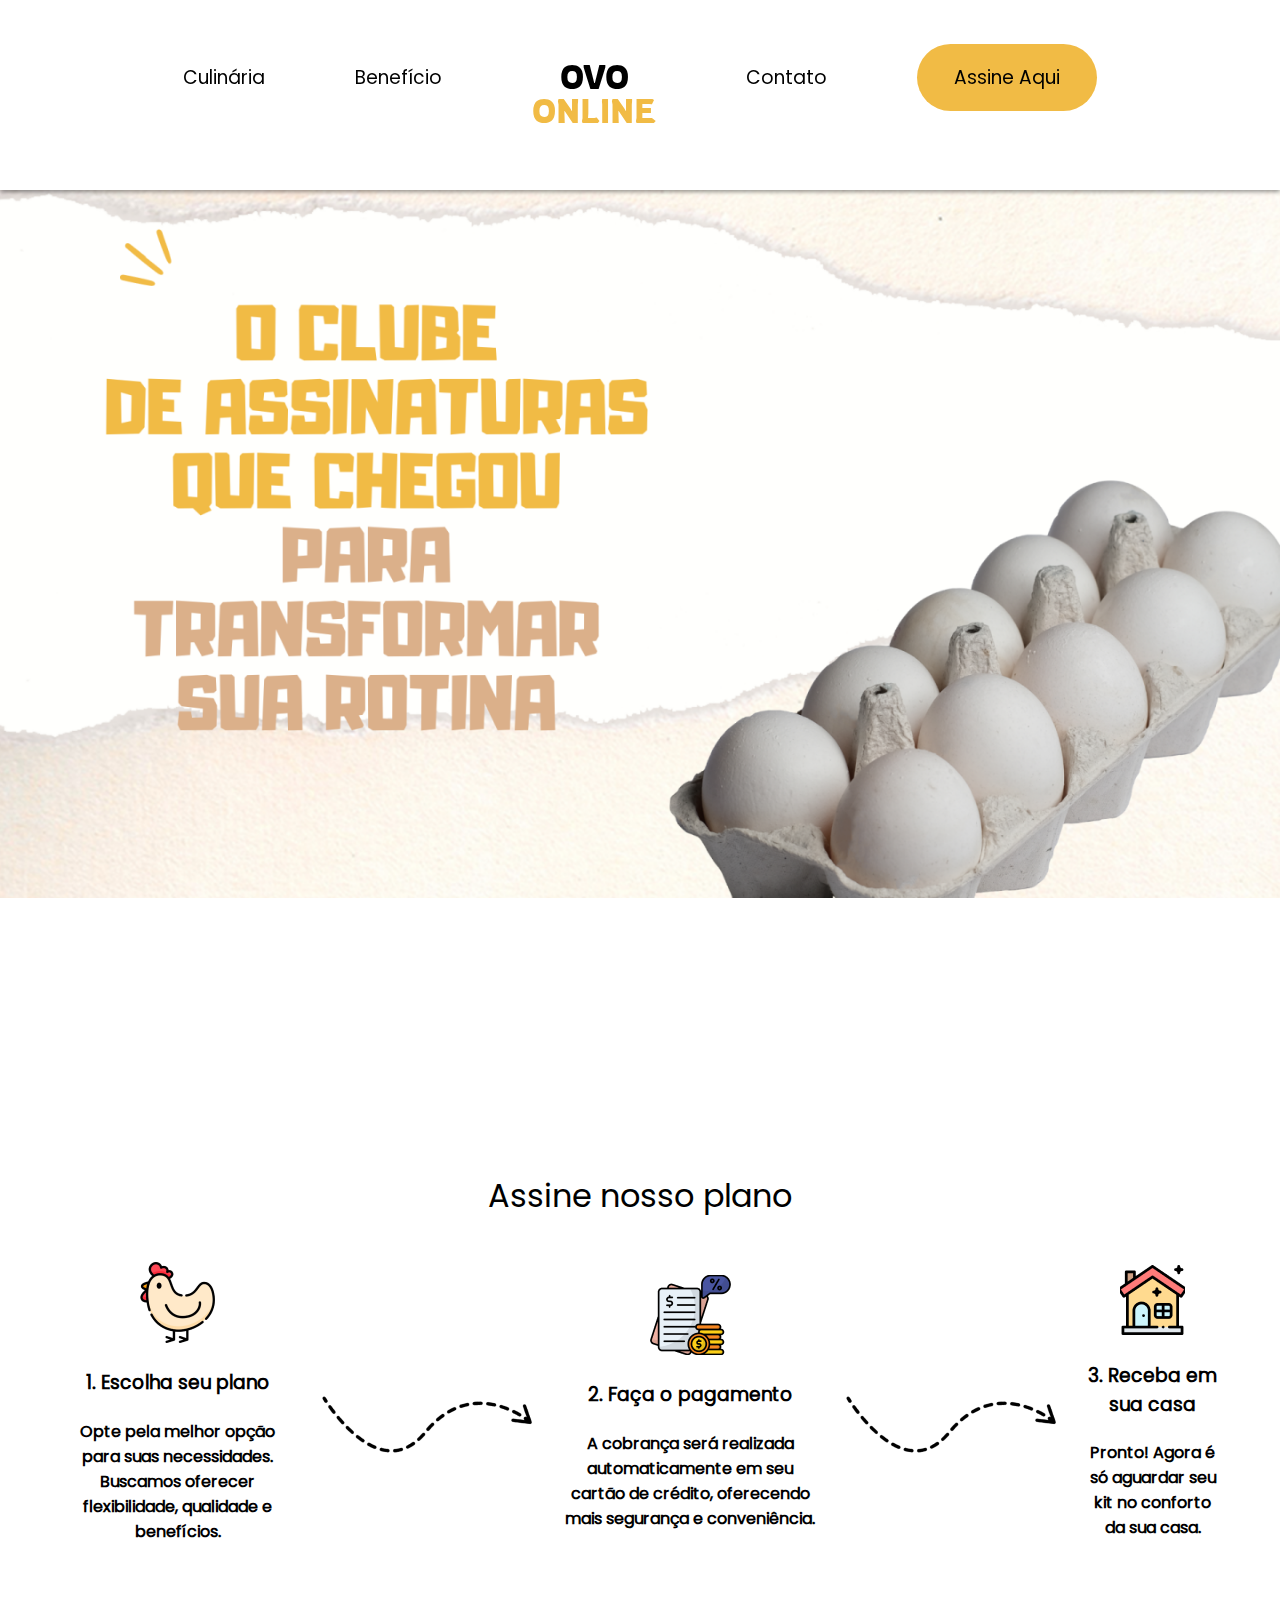
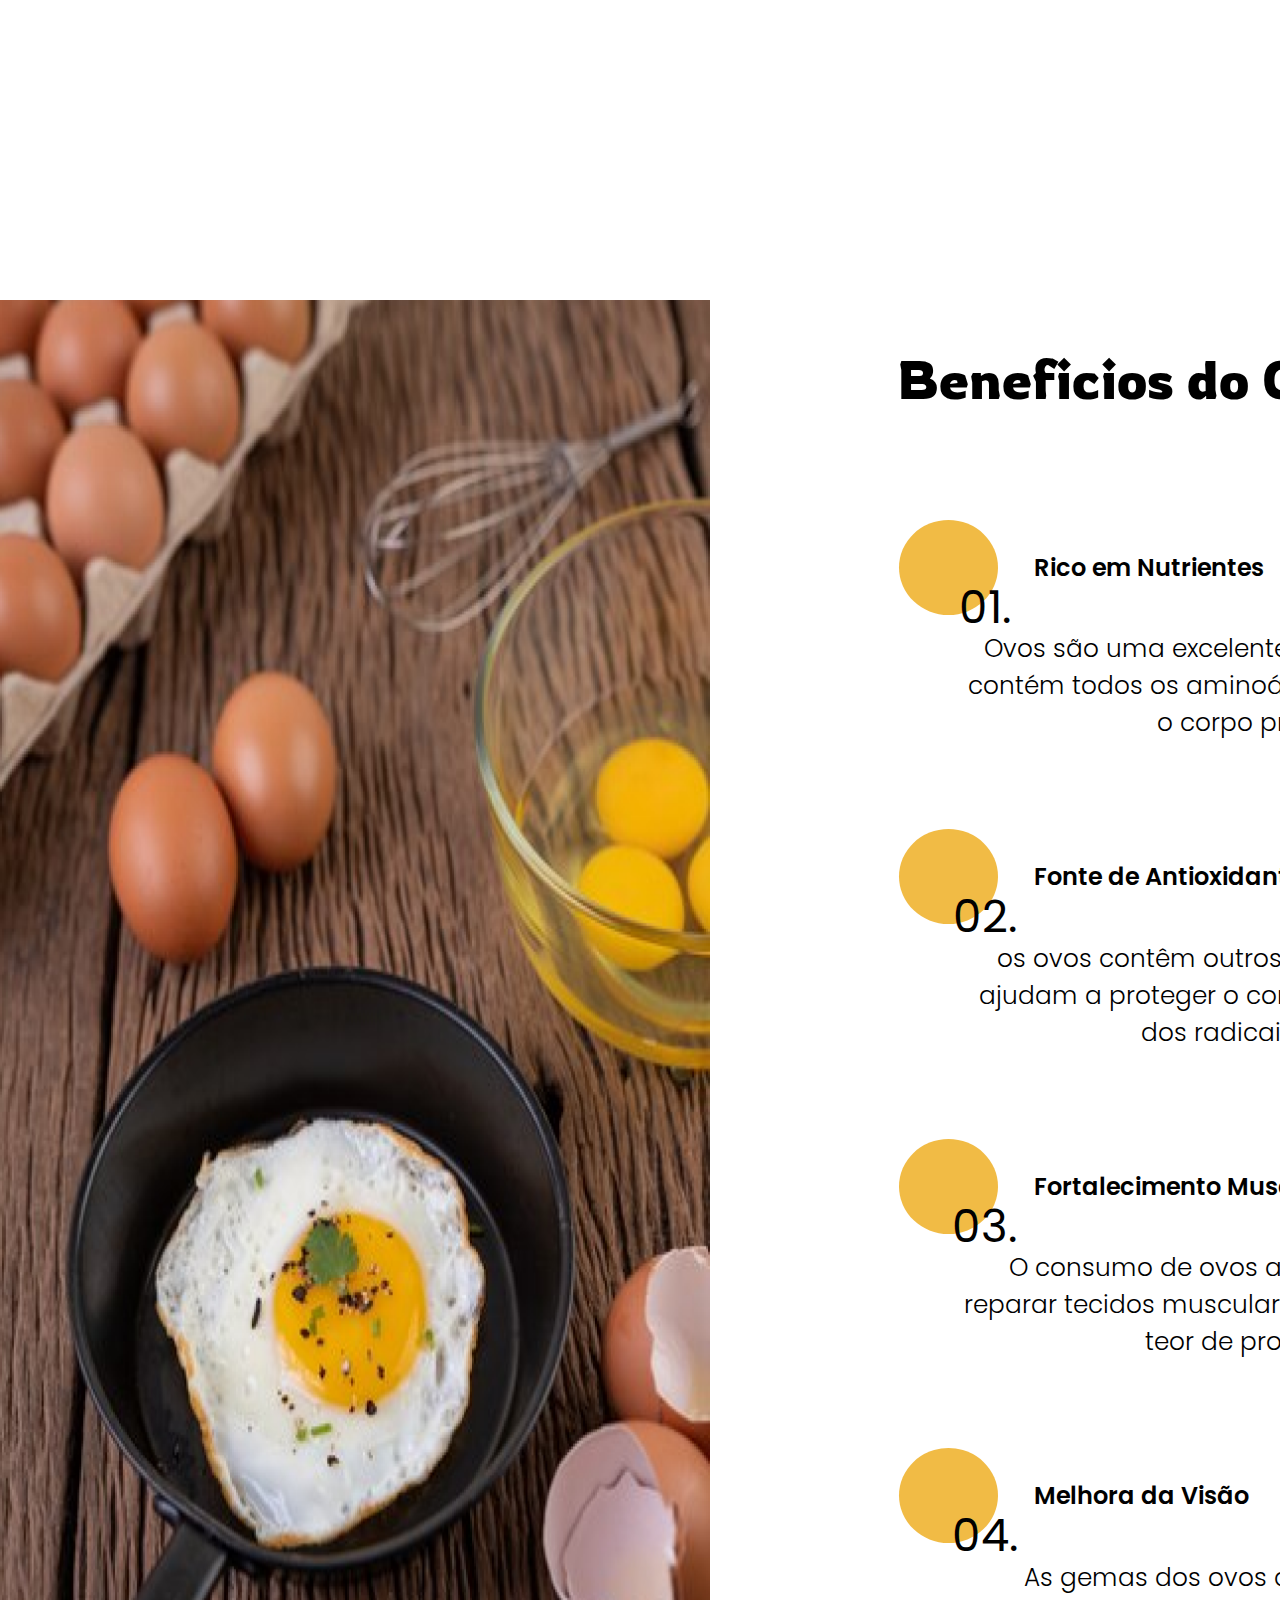
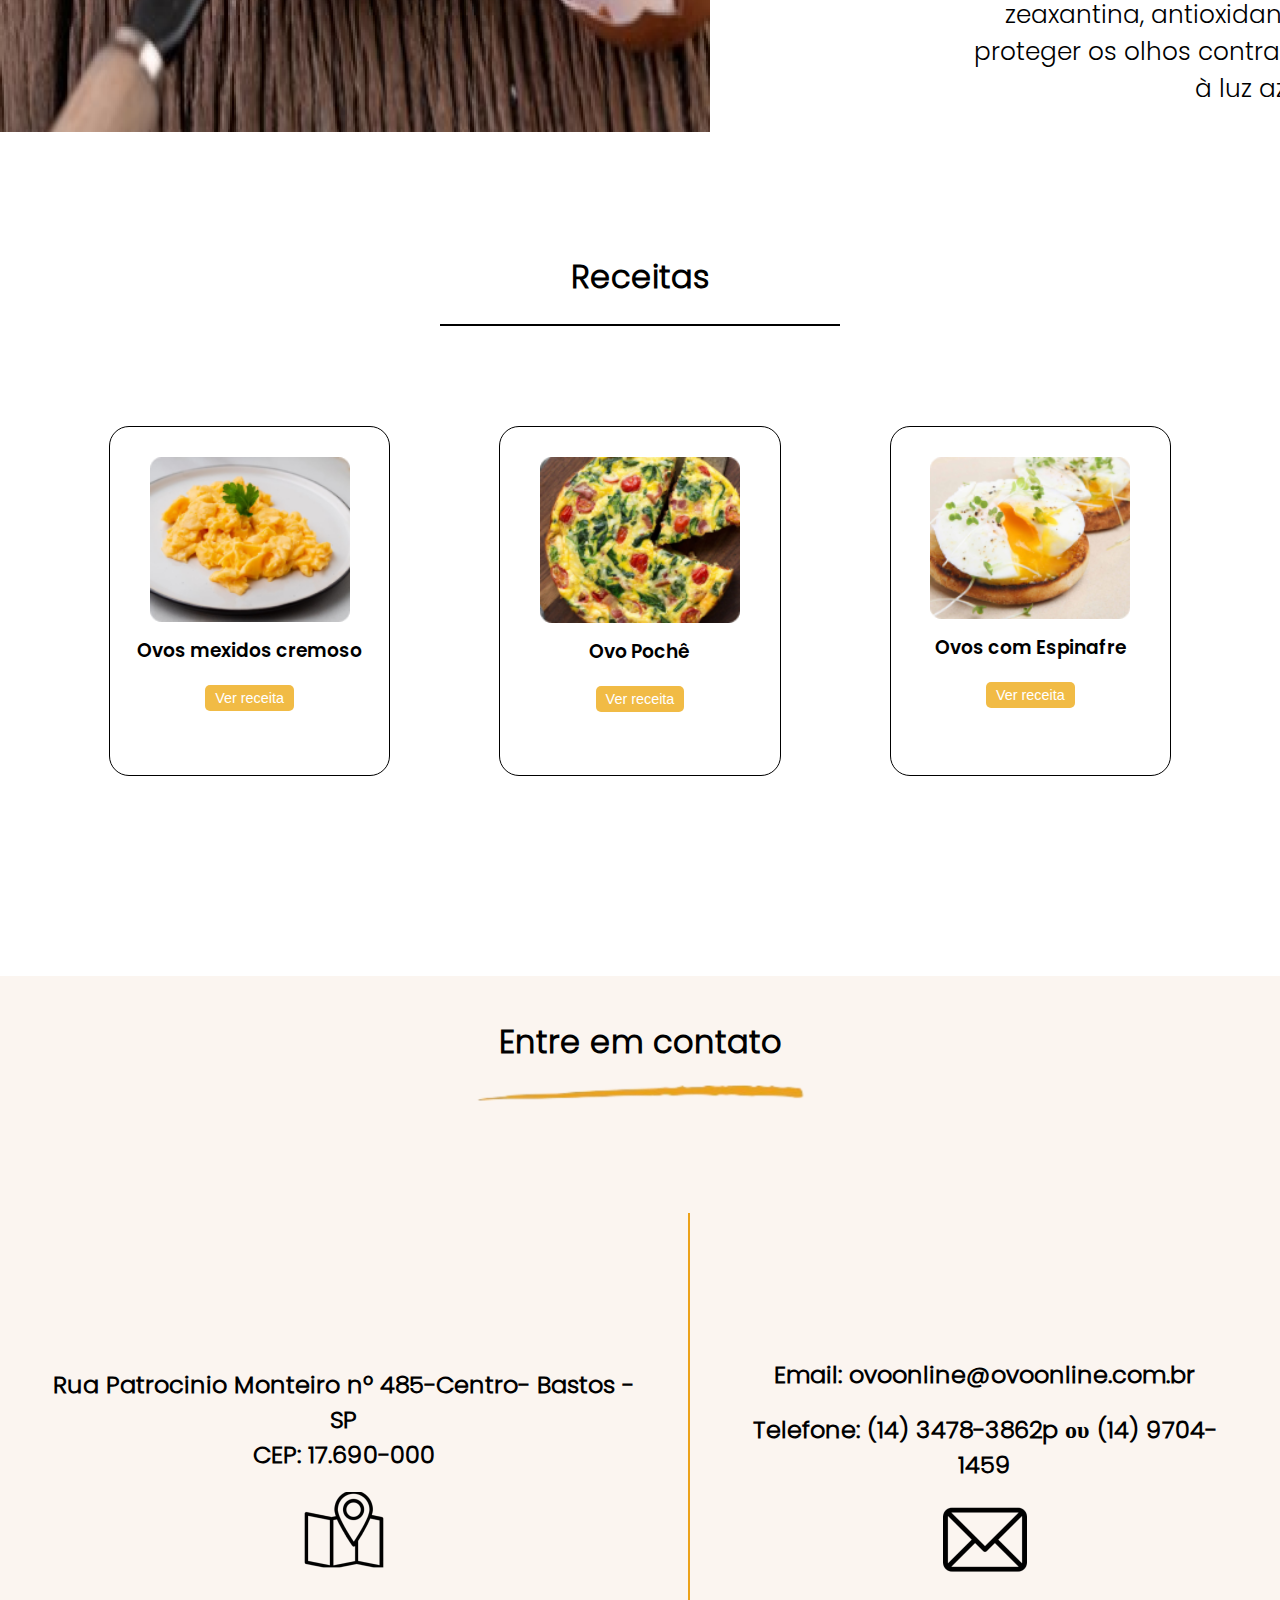
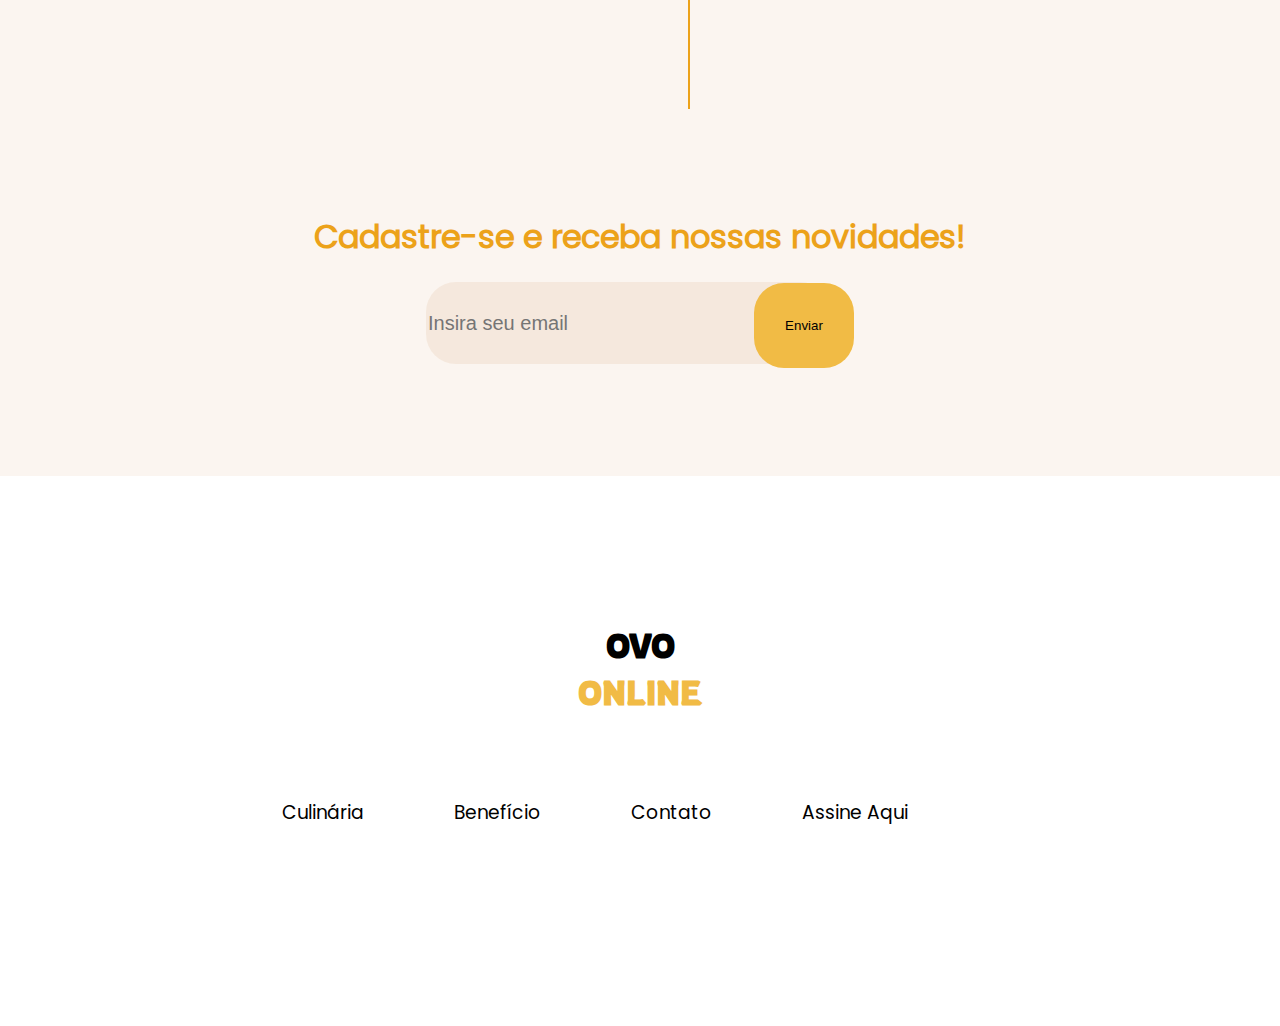
==== commit 1210d1c8: "." ====
--- a/index.html
+++ b/index.html
@@ -47,7 +47,7 @@
         <div class="imagem-principal">
             <img src="assets/imagemPrincipal.png" alt="">
         </div>
-
+<div id="assineAqui">
         <div class="nosso-plano">
             <h1>Assine nosso plano</h1>
         </div>
@@ -78,10 +78,10 @@
                 <h4>Pronto! Agora é só aguardar seu kit no conforto da sua casa. </h4>
             </div>
         </div>
-
-
-
-        <div class="beneficio">
+    </div>
+
+
+        <div id="beneficio">
             <img src="assets/beneficio.png" alt="">
 
             <div class="todosOsBeneficios">
@@ -137,7 +137,7 @@
             </div>
         </div>
 
-        <div class="receitas">
+        <div id="culinaria">
             <div class="titulo-receita">
                 <h1>Receitas</h1>
             </div>
@@ -154,13 +154,13 @@
                 </div>
                 <div class="receita">
                     <img src="assets/ovo-forno.png" alt="">
-                    <h3>Ovos ao Forno com Espinafre</h3>
+                    <h3>Ovos com Espinafre</h3>
                     <button>Ver receita</button>
                 </div>
             </div>
         </div>
 
-
+<div id="contato">
         <div class="contato">
             <div class="titulo-contato">
                 <h1>Entre em contato</h1>
@@ -192,14 +192,38 @@
                 </div>
             </div>
         </div>
+    </div>
     </main>
 
     <footer>
+        <div class="rodape">
         <div class="titulo-rodape">
             <h1 class="titulo-ovorodape">OVO </h1>
             <H1 class="titulo-onlinerodape">ONLINE</H1>
-
-        </div>
+        </div> 
+        <div id="navegacao">
+            <div>
+                <a href="#culinaria">
+                    <h3>Culinária</h3>
+                </a>
+            </div>
+            <div>
+                <a href="#beneficio">
+                    <h3>Benefício</h3>
+                </a>
+            </div>
+            <div>
+                <a href="#contato">
+                    <h3>Contato</h3>
+                </a>
+            </div>
+            <div class="assineAqui-rodape">
+                <a href="#assineAqui">
+                    <h3>Assine Aqui</h3>
+                </a>
+            </div>
+            <div class="linha-rodape"></div>
+    </div>
     </footer>
 
 
--- a/style.css
+++ b/style.css
@@ -48,7 +48,7 @@
 }
 
 #navegacao {
-    /* AQUI TAMBÉM VAI DEIXAR TU BONITINHO NO CABEÇALHO */
+    /* AQUI TAMBÉM VAI DEIXAR TUdo BONITINHO NO CABEÇALHO */
     align-items: center;
     text-align: center;
     display: flex;
@@ -153,7 +153,7 @@
 
 /* PARTE DOS BENEFÍCIOS*/
 
-.beneficio{
+#beneficio{
     max-width: 100%;
     display: flex;
     margin-top: 35vh;
@@ -231,10 +231,10 @@
     margin-top: 5px; }
 
 .receita {
-    border: 2px solid black; 
+    border: 1px solid black; 
     padding: 10px; 
     width: 22%; 
-    height: 300px;
+    height: 350px;
     text-align: center; 
     box-sizing: border-box; 
     border-radius: 20px;
@@ -259,7 +259,8 @@
     color: white;
     cursor: pointer;
     border-radius: 5px;
-    font-size: 0.9rem; 
+    font-size: 0.9rem;
+    margin-top: 15px; 
 }
 
 .receita button:hover {
@@ -349,7 +350,7 @@
     align-items: center;
 }
 .button-email{
-    height: 80px;
+    height: 85px;
     width: 100px;
     border-radius: 30px;
     margin-left: -80px;
@@ -360,11 +361,21 @@
 
 
 /*Rodapé*/
-
+.rodape{
+    height: 400px;
+}
+
+.titulo-ovorodape{
+    margin-top: 150px;
+}
 .titulo-ovorodape, .titulo-onlinerodape{
 font-family: 'Rowdies';
-}
-.titulo-ovorodape{
-    margin-top: 6vh;
+font-weight: '400';
+text-align: center;
+justify-content: center;
+align-items: center;
+}
+.titulo-onlinerodape{
+   margin-top: -15px;
     color: #F1BB45;
 }
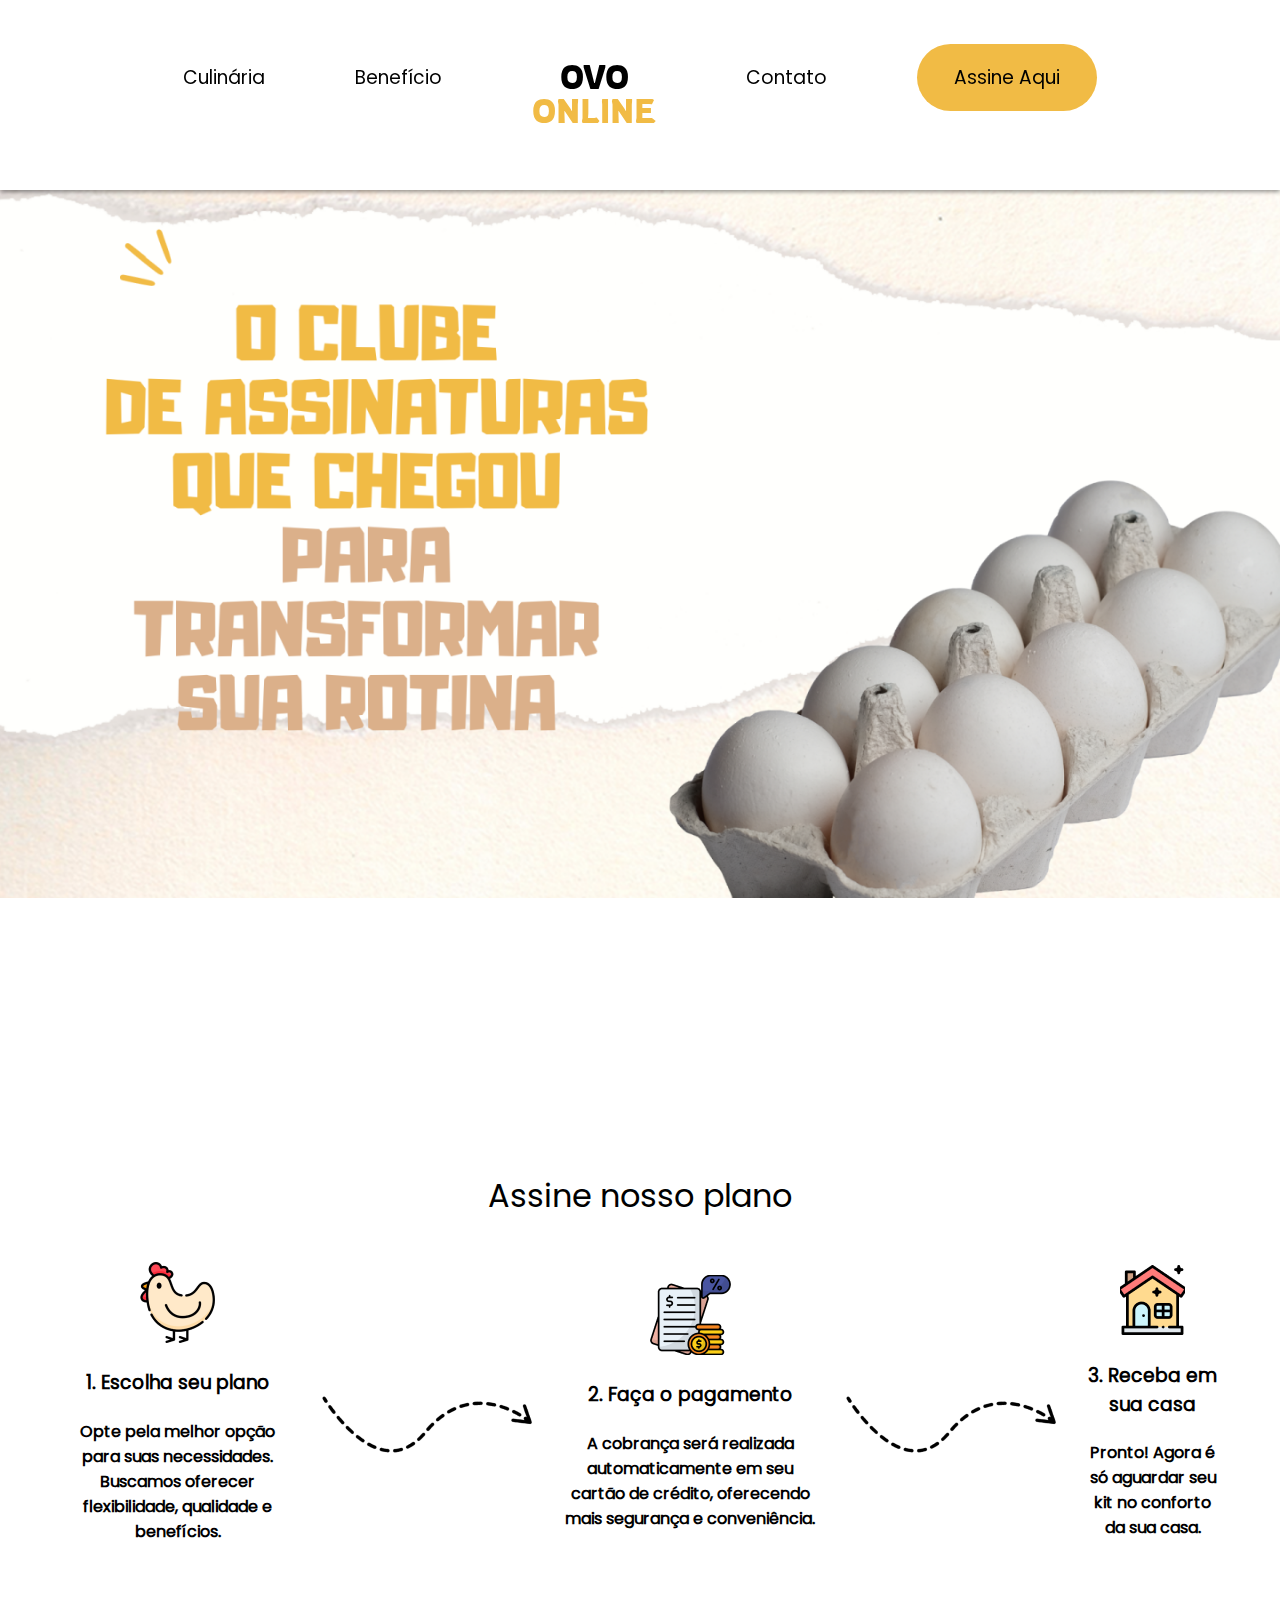
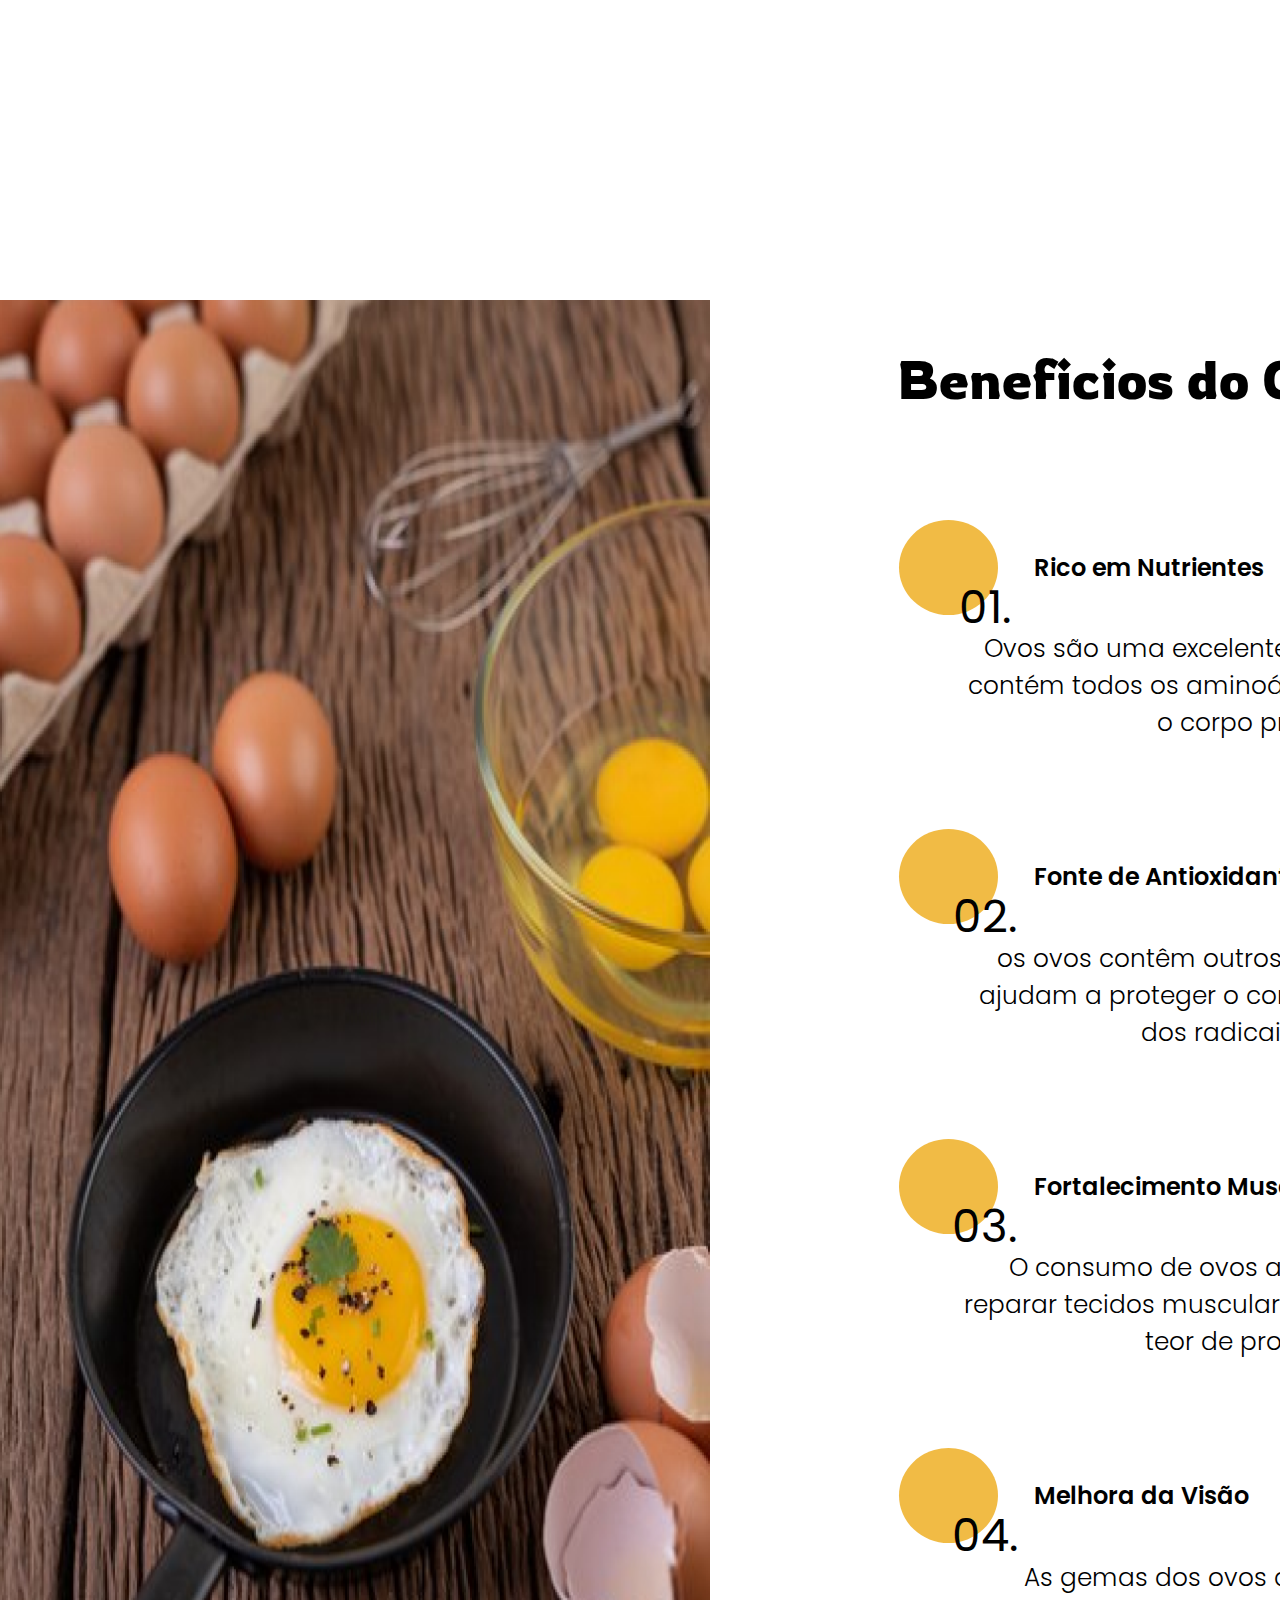
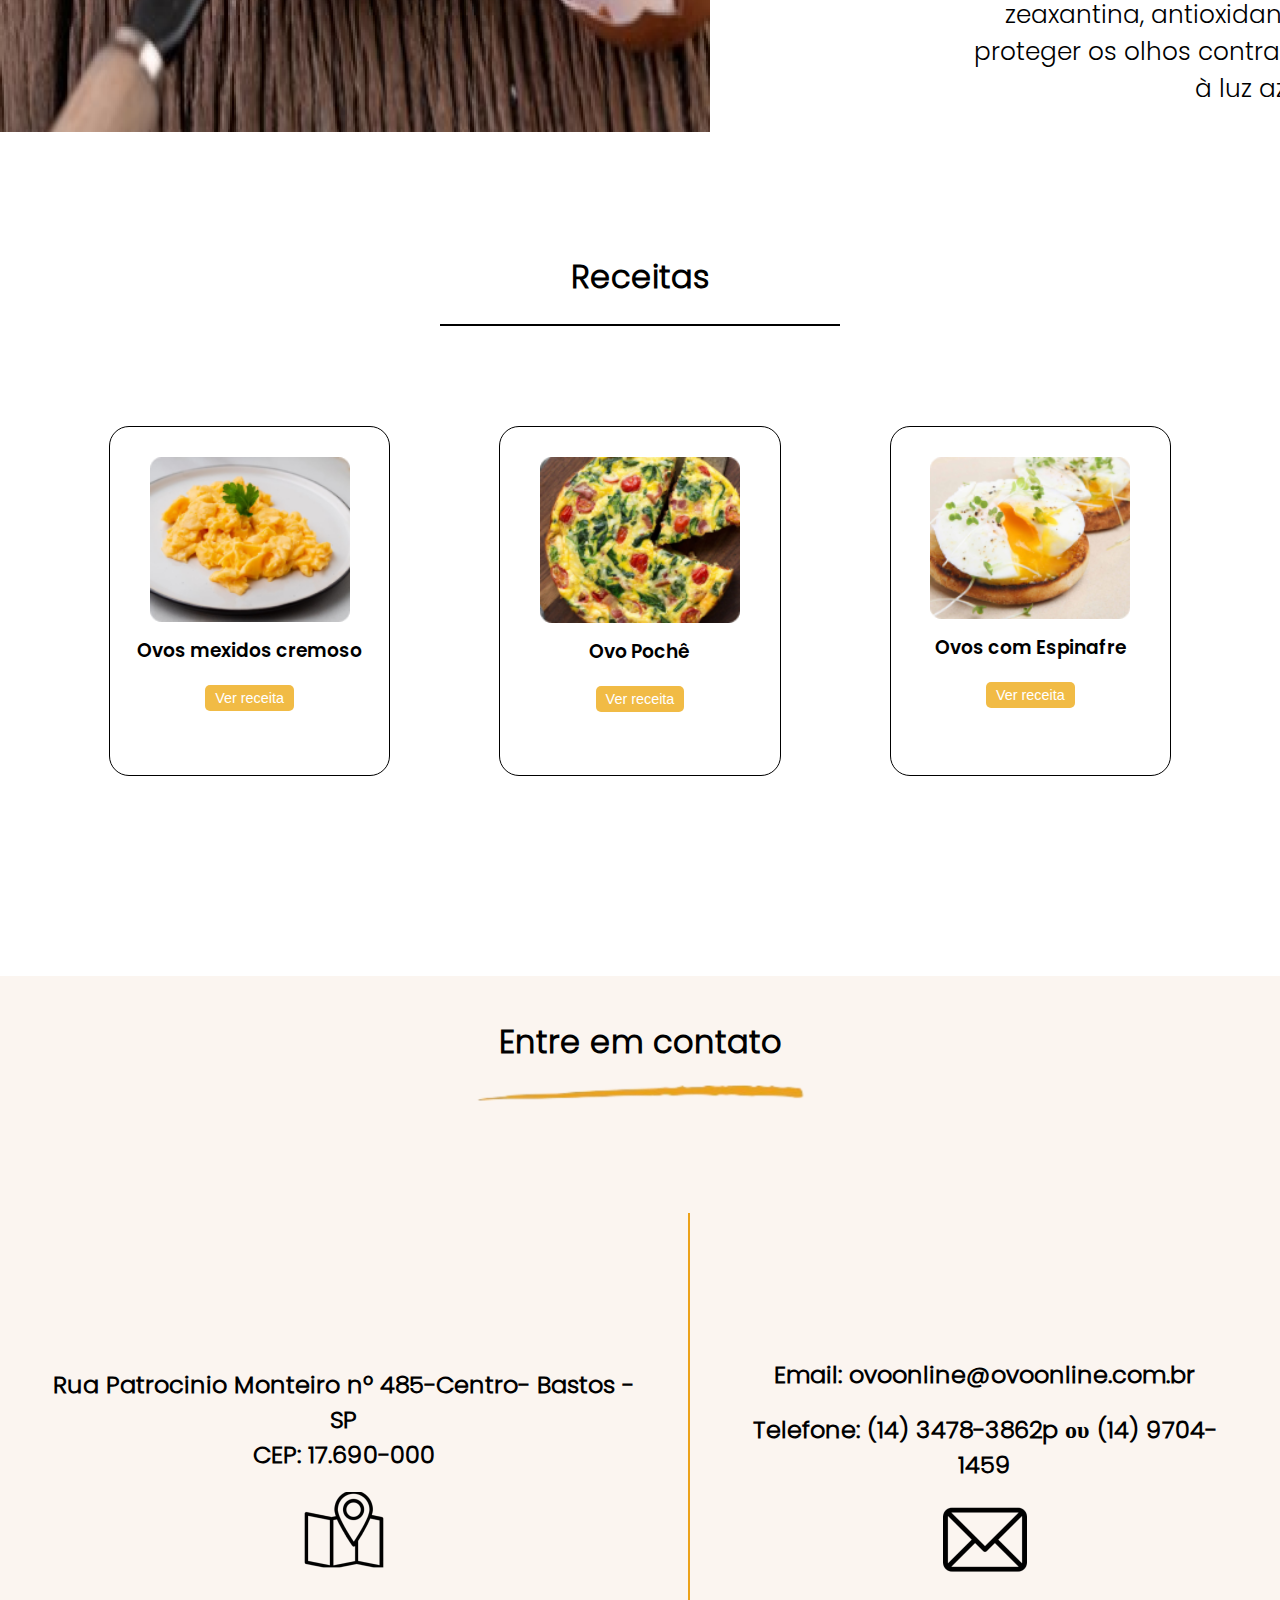
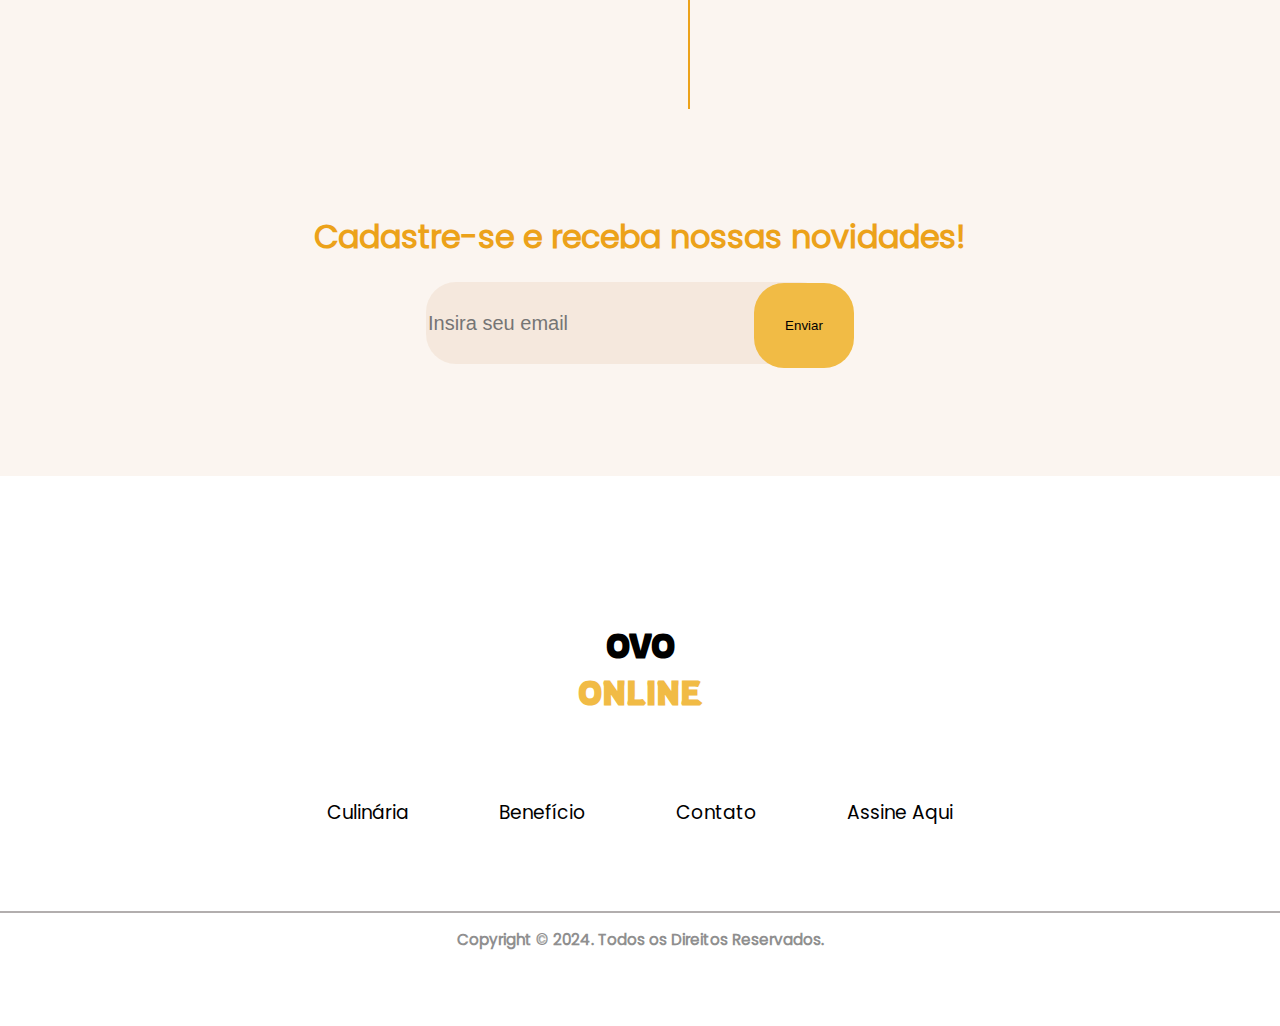
==== commit df486422: "." ====
--- a/index.html
+++ b/index.html
@@ -222,8 +222,14 @@
                     <h3>Assine Aqui</h3>
                 </a>
             </div>
-            <div class="linha-rodape"></div>
-    </div>
+            
+    </div>
+    <div class="linha-total">
+    <div class="linha-rodape">
+    </div>
+<div class="copy-rodape">
+    <h3>Copyright © 2024. Todos os Direitos Reservados.</h3>
+</div></div>
     </footer>
 
 
--- a/style.css
+++ b/style.css
@@ -379,3 +379,17 @@
    margin-top: -15px;
     color: #F1BB45;
 }
+.linha-rodape {
+    width: 100%;
+    height: 2px;
+    background-color: #B2AEAE;
+    margin-top: 20px;
+}
+.copy-rodape{
+    font-family: 'Poppins';
+    font-size: 13px;
+    text-align: center;
+    align-items: center ;
+    color: #8F8F8F;
+
+}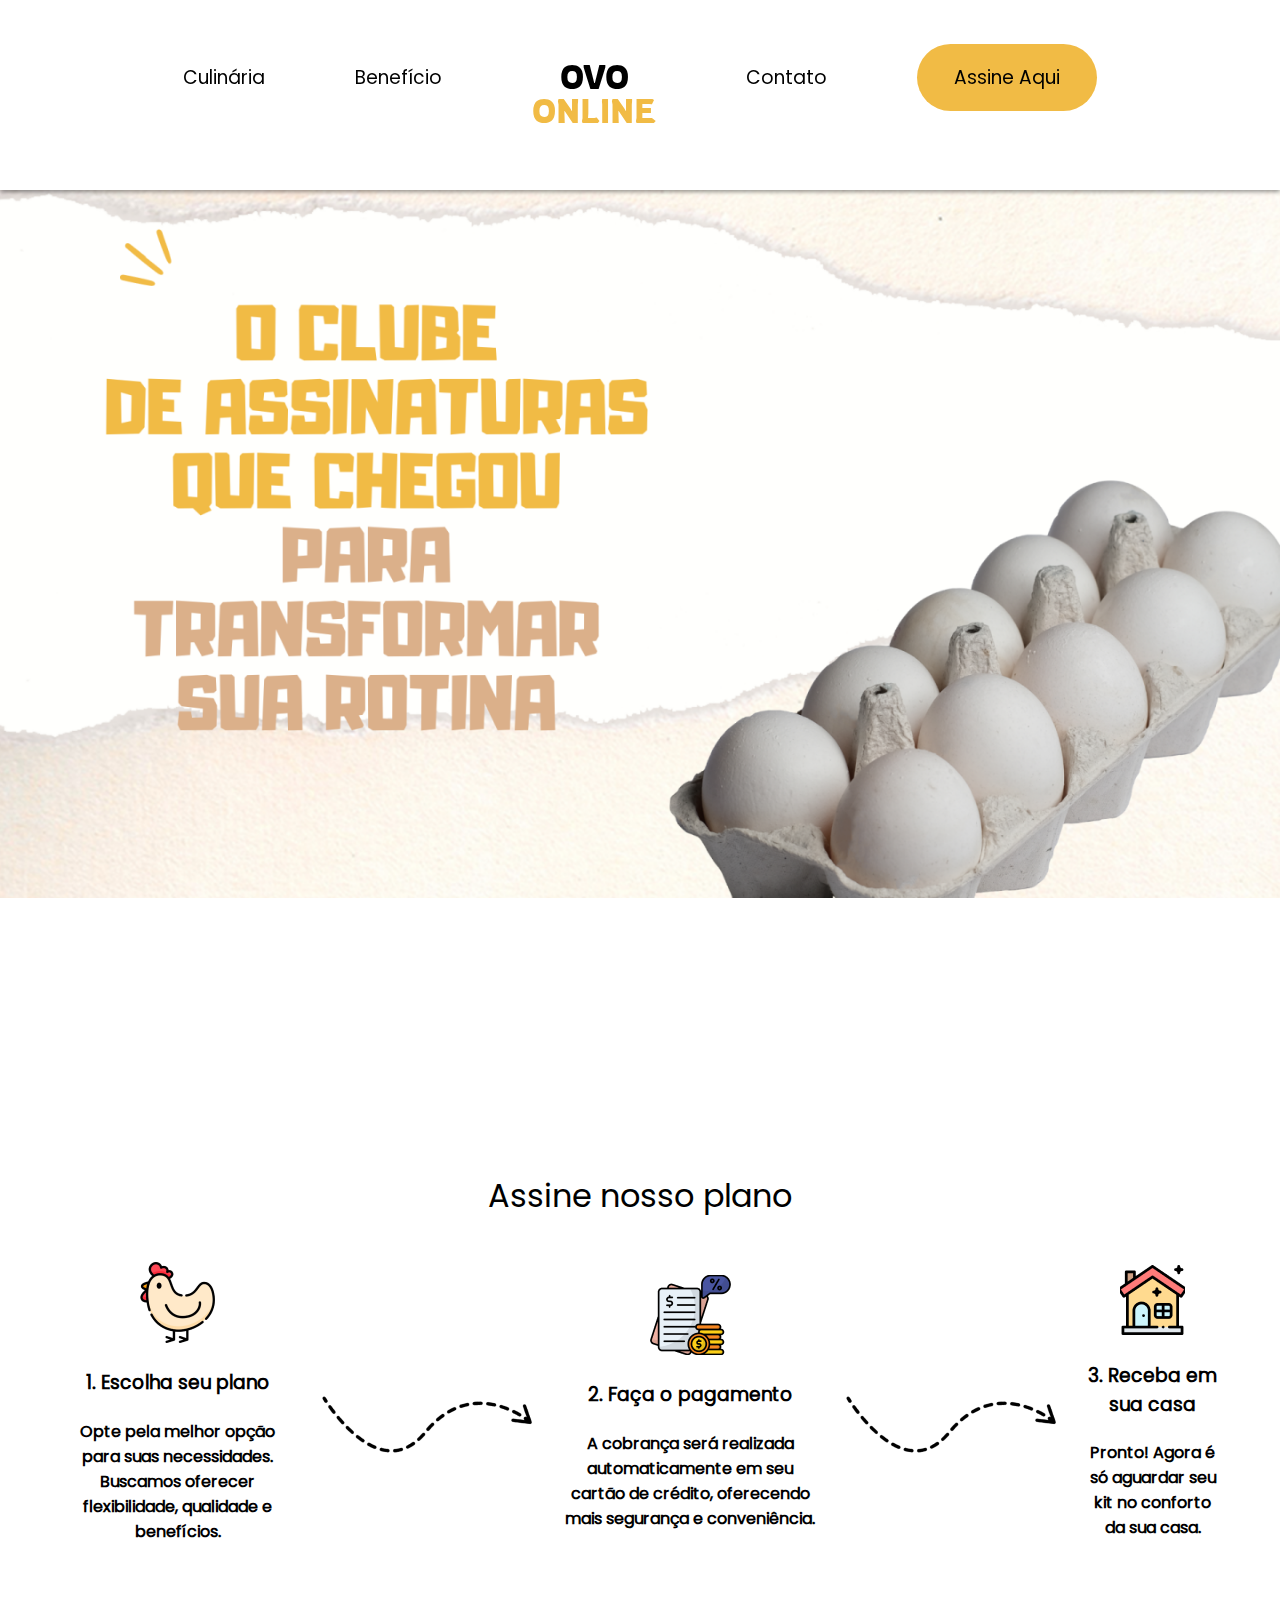
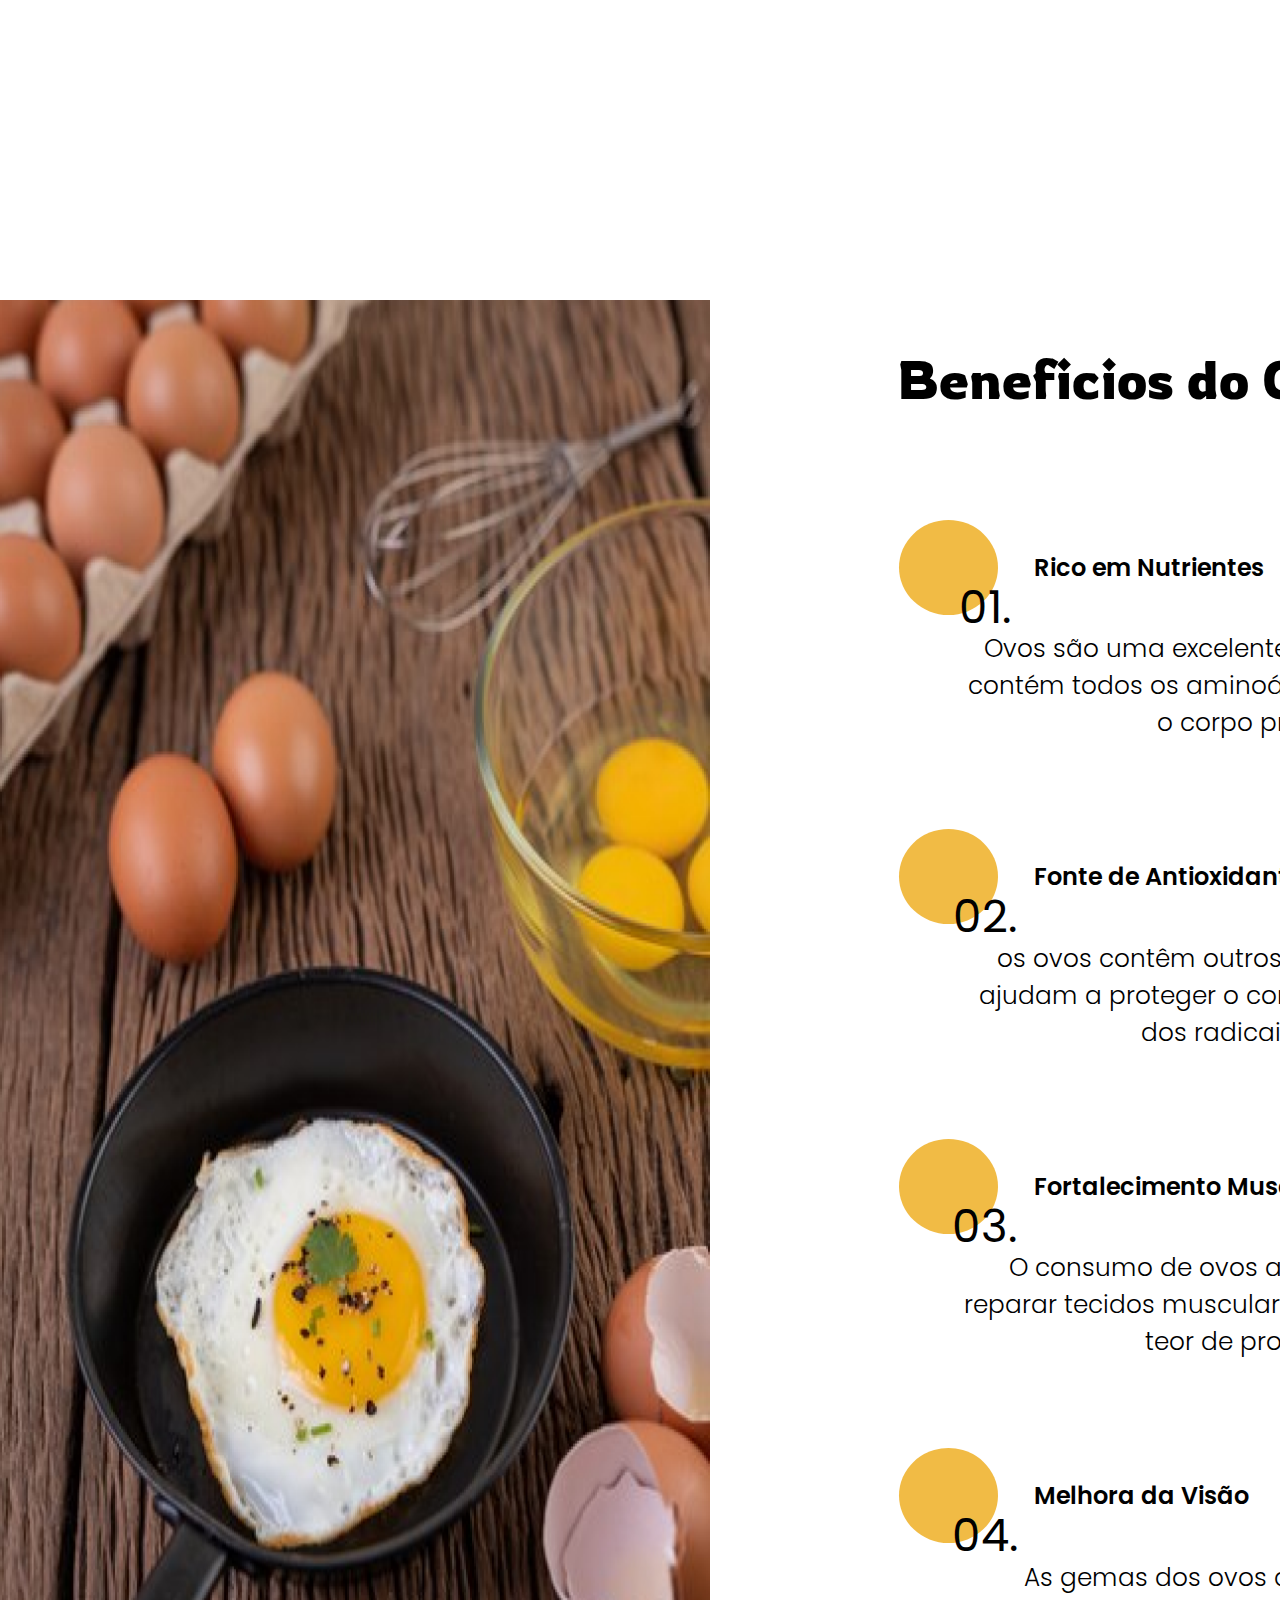
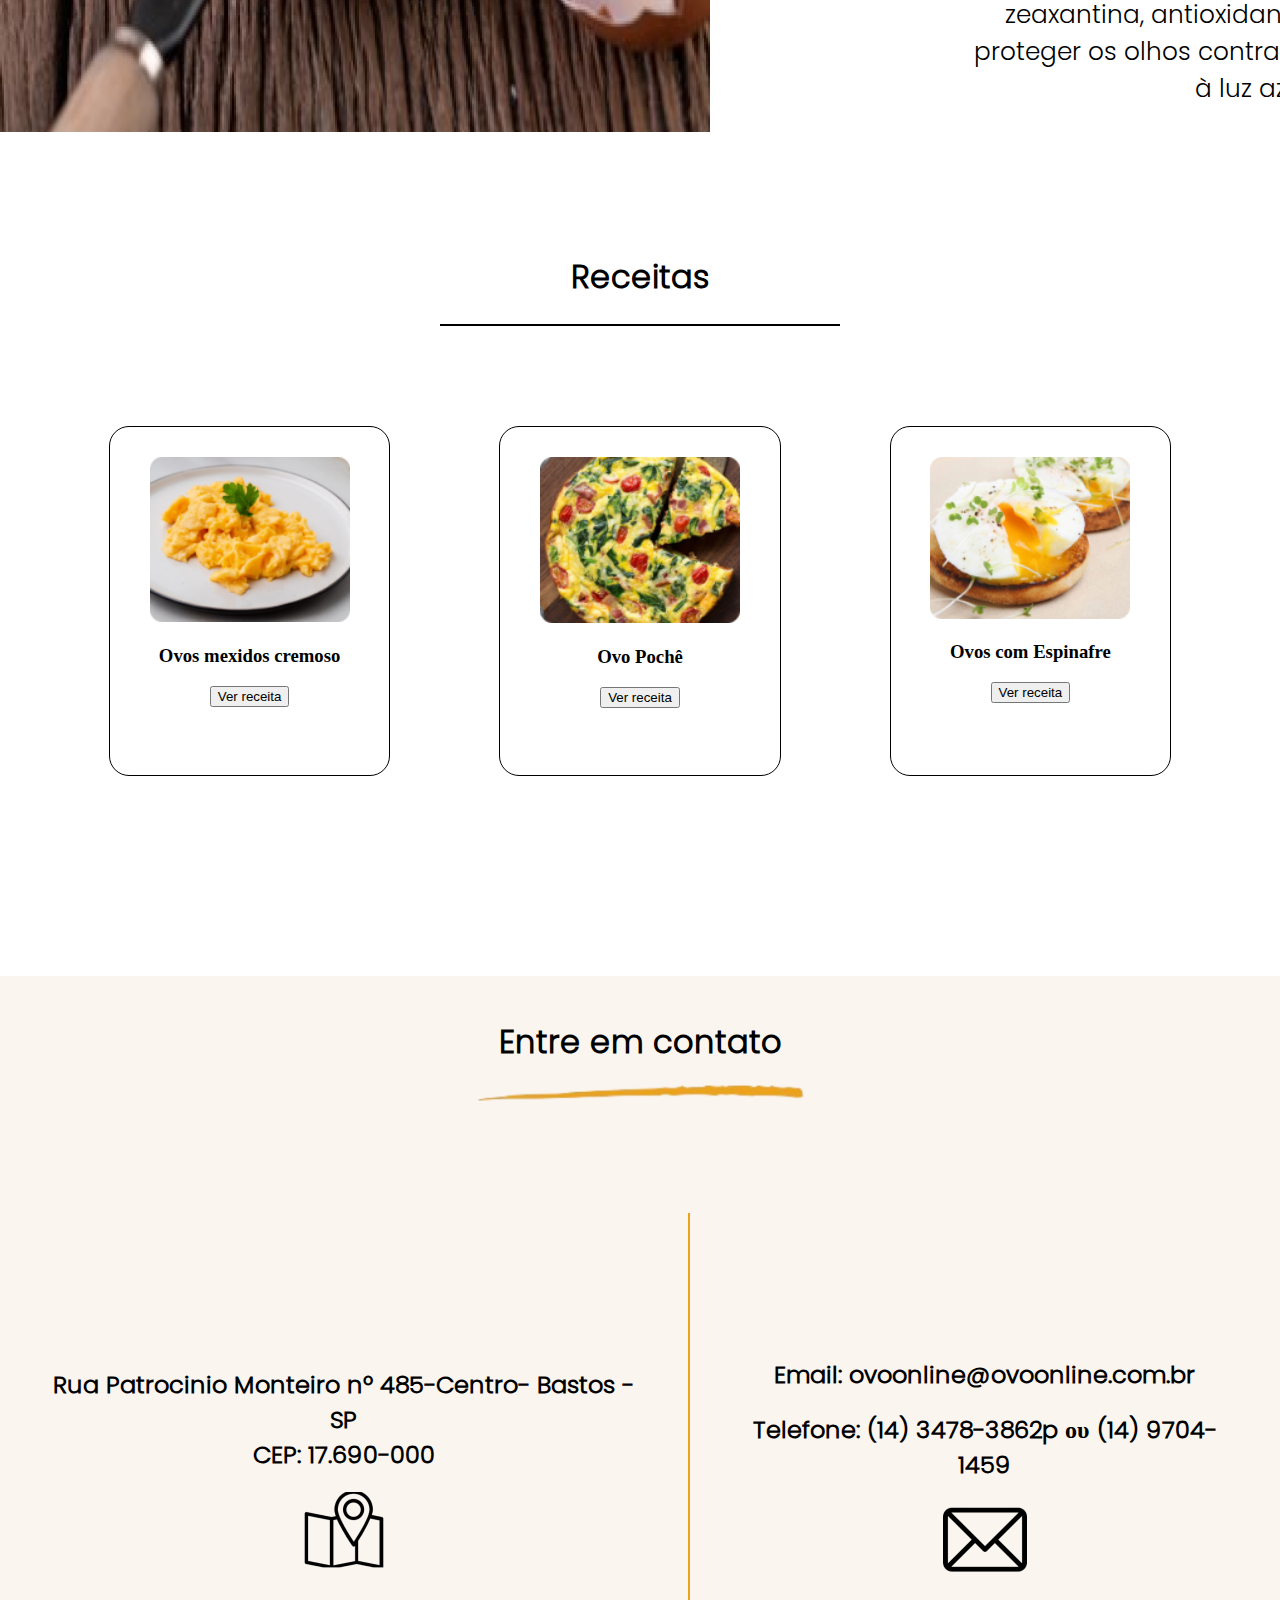
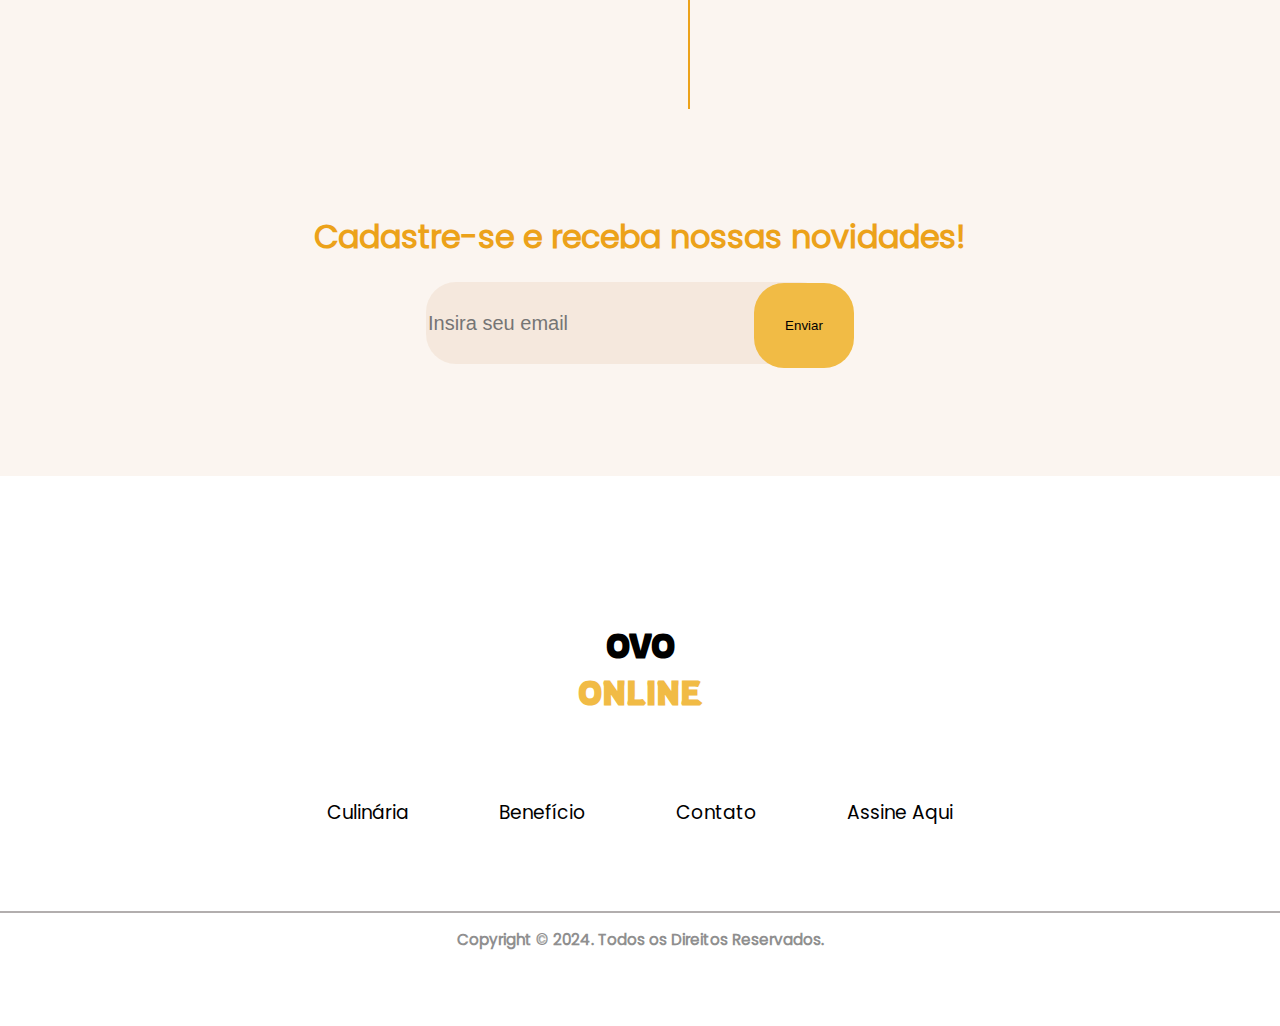
==== commit 3a561610: "terminei" ====
--- a/index.html
+++ b/index.html
@@ -24,10 +24,10 @@
                         <h3>Benefício</h3>
                     </a>
                 </div>
+
                 <div class="titulo">
                     <h1 class="titulo-ovo">OVO </h1>
                     <H1 class="titulo-online">ONLINE</H1>
-
                 </div>
                 <div>
                     <a href="#contato">
@@ -145,18 +145,22 @@
                 <div class="receita">
                     <img src="assets/ovo-mexido.png" alt="">
                     <h3>Ovos mexidos cremoso</h3>
-                    <button>Ver receita</button>
+                    <a href ="ovos-cremoso.html">
+                    <button>Ver receita</button></a>
                 </div>
                 <div class="receita">
                     <img src="assets/ovo-poche.png" alt="">
                     <h3>Ovo Pochê</h3>
-                    <button>Ver receita</button>
+                    <a href="ovo-poche.html">
+                    <button>Ver receita</button></a>
                 </div>
                 <div class="receita">
                     <img src="assets/ovo-forno.png" alt="">
                     <h3>Ovos com Espinafre</h3>
-                    <button>Ver receita</button>
-                </div>
+                    <a href="ovo-espinafre.html">
+                    <button>Ver receita</button></a>
+                </div>
+                
             </div>
         </div>
 
--- a/style.css
+++ b/style.css
@@ -246,26 +246,8 @@
     margin-top: 20px;
 }
 
-.receita h3 {
-    margin-top: 10px; 
-    margin-bottom: 5px; 
-    font-family: 'SemiBoldPoppins';
-}
-
-.receita button {
-    padding: 5px 10px; 
-    border: none;
-    background-color: #F1BB45;
-    color: white;
-    cursor: pointer;
-    border-radius: 5px;
-    font-size: 0.9rem;
-    margin-top: 15px; 
-}
-
-.receita button:hover {
-    background-color: gray; 
-}
+
+
 
 
 /*Contato*/
@@ -392,4 +374,9 @@
     align-items: center ;
     color: #8F8F8F;
 
-}+}
+
+
+
+
+
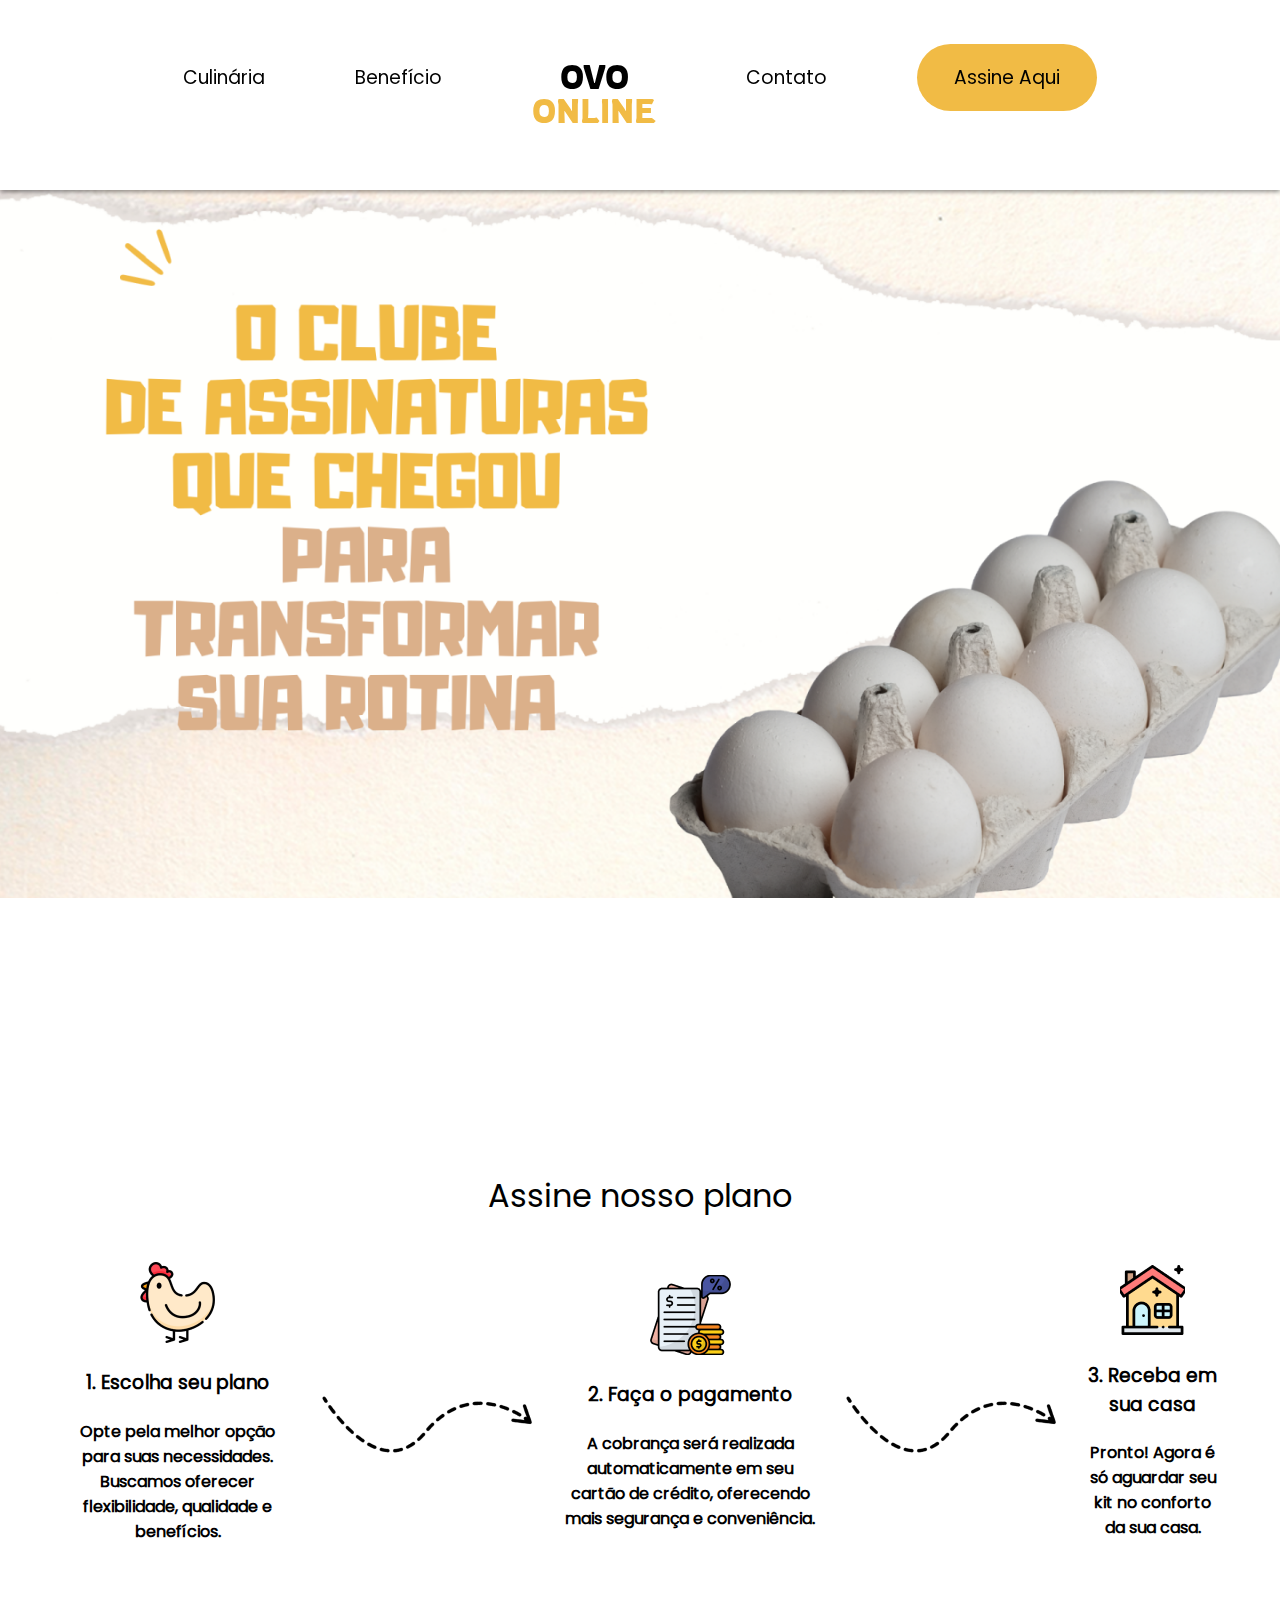
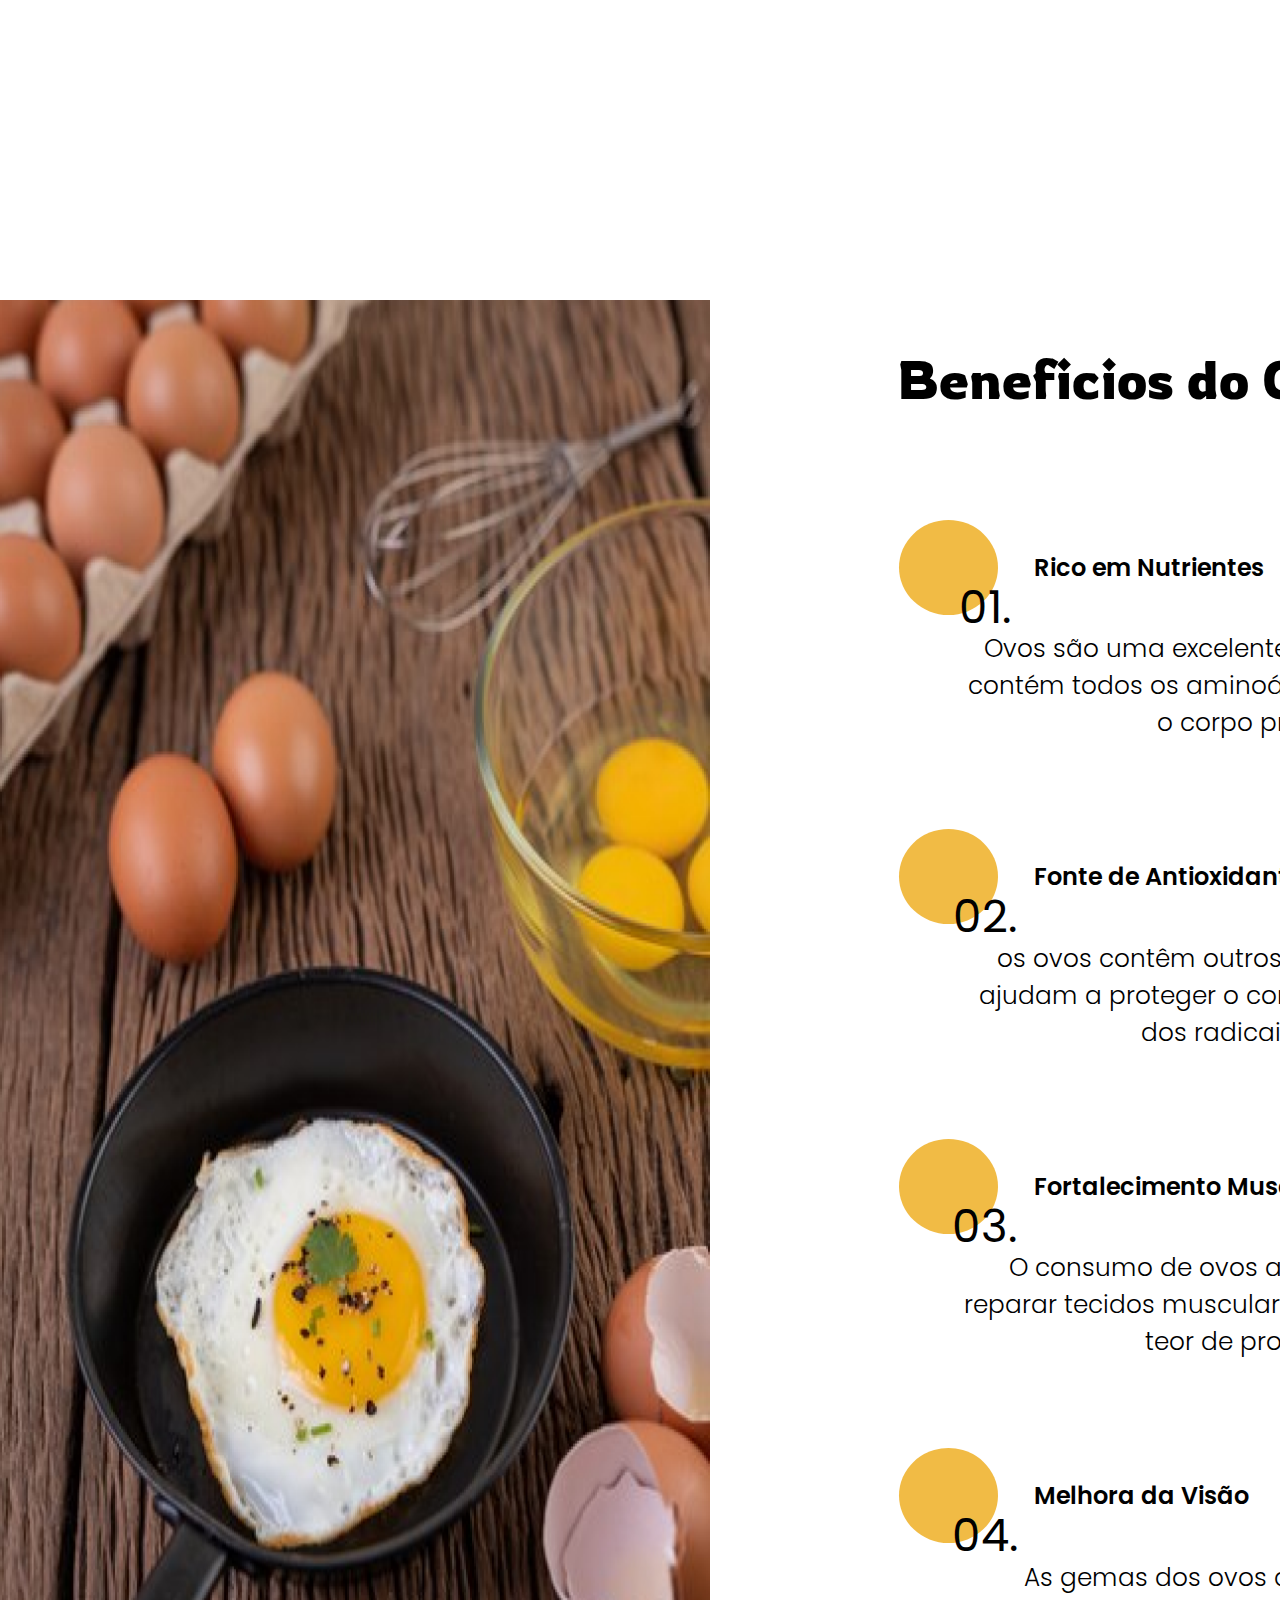
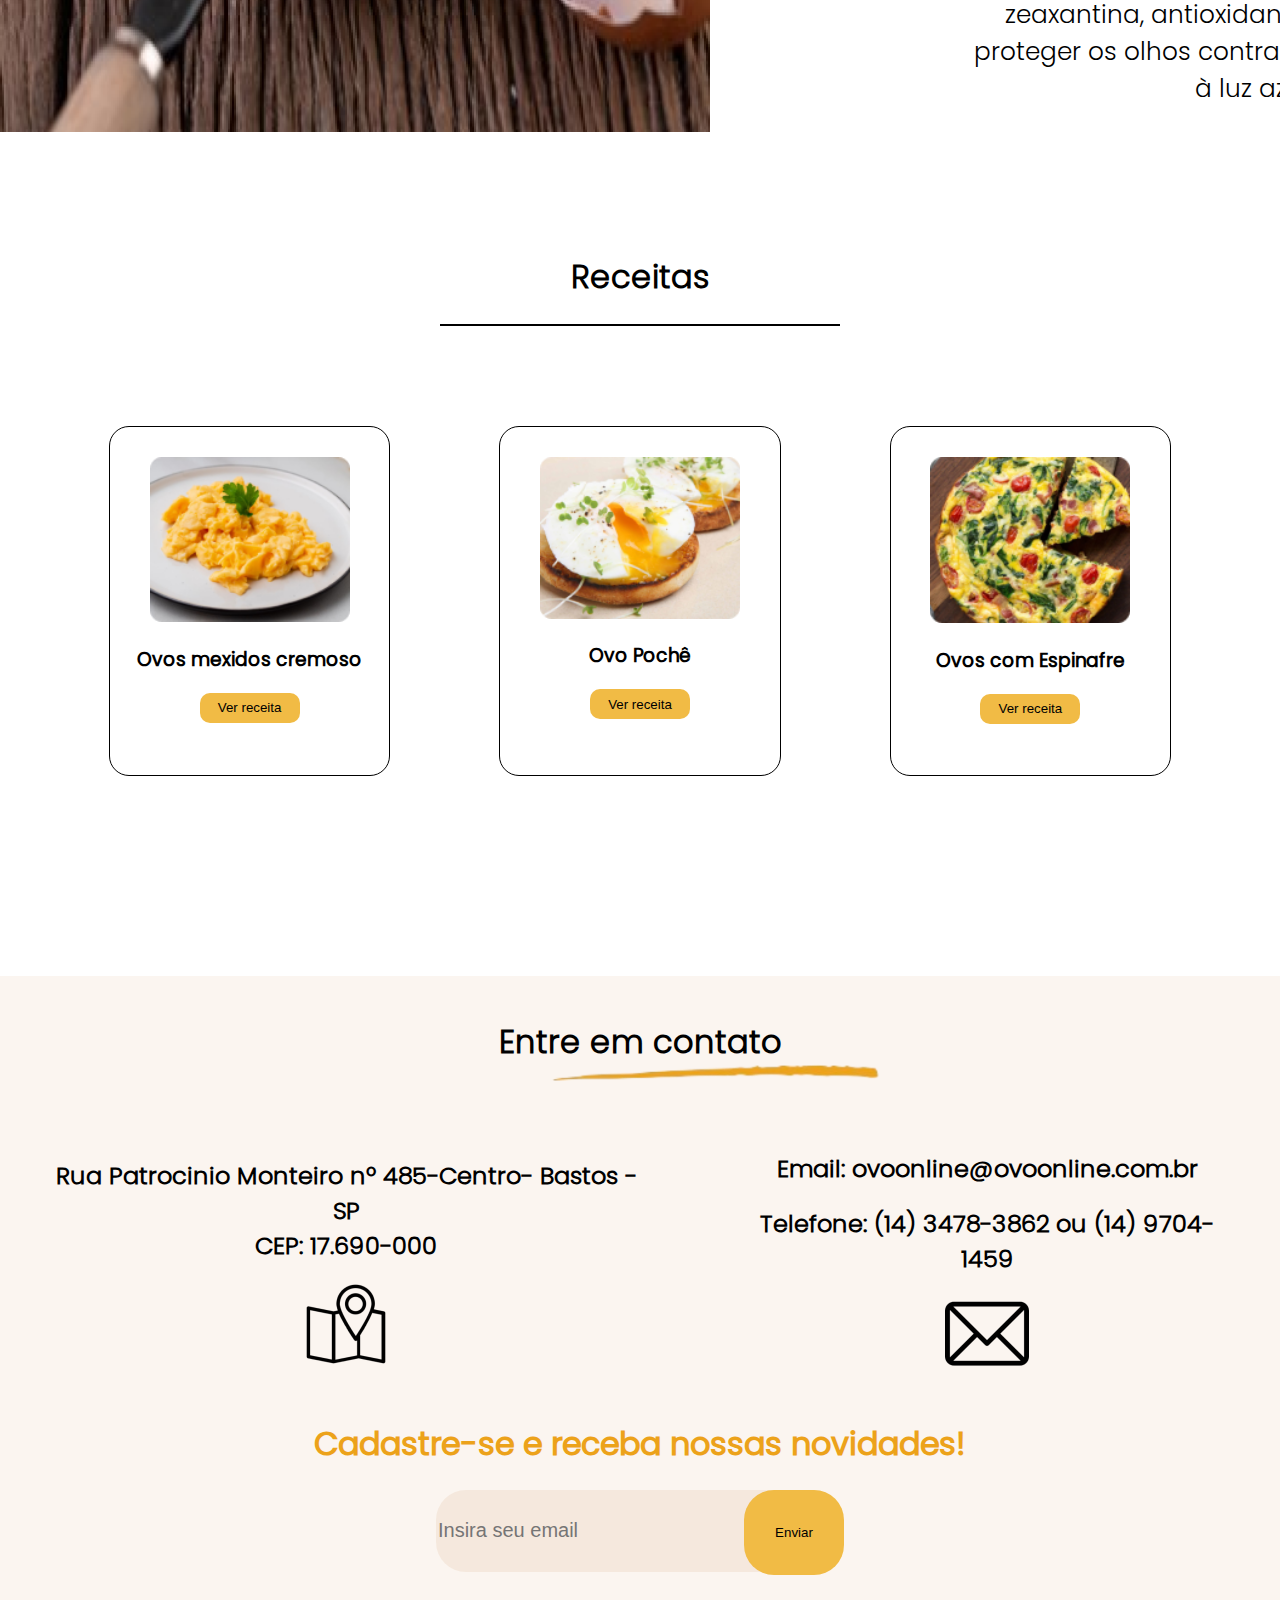
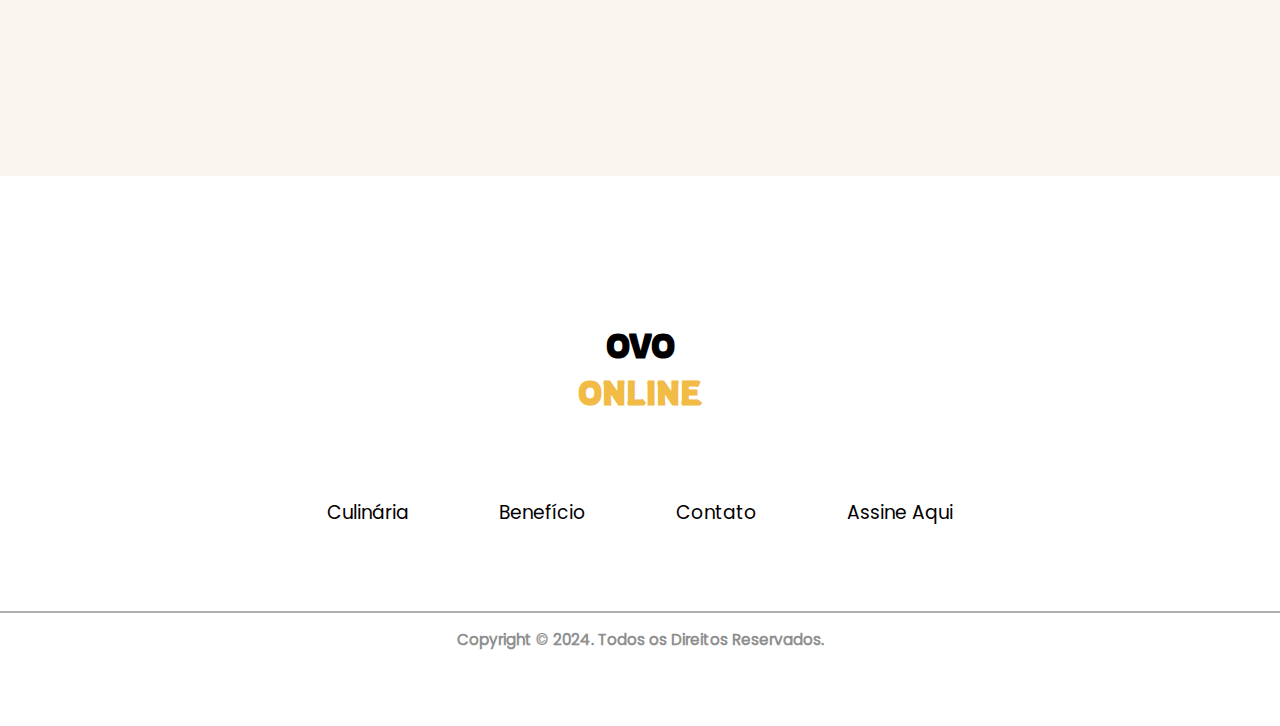
==== commit 6526427b: "finalizado" ====
--- a/index.html
+++ b/index.html
@@ -180,7 +180,7 @@
                 <div class="linha-contato"></div>
                 <div class="email-contato">
                     <h2>Email: ovoonline@ovoonline.com.br</h2>
-                    <h2>Telefone: (14) 3478-3862p <span>ου</span> (14) 9704-1459</h2>
+                    <h2>Telefone: (14) 3478-3862 ou (14) 9704-1459</h2>
                     <img src="assets/email.png" alt="">
                 </div>
             </div>
--- a/style.css
+++ b/style.css
@@ -245,7 +245,16 @@
     height: auto;
     margin-top: 20px;
 }
-
+.receita h3{
+    font-family: 'poppins';
+}
+.receita button{
+    width: 100px;
+    height: 30px;
+    background-color: #F1BB45;
+    border: 0px;
+    border-radius: 10px;
+}
 
 
 
@@ -256,7 +265,7 @@
     margin-top: 200px;
     background-color: #FBF5F0;
     width: 100%;
-    height: 1100px; /* Altura ajustada para o contêiner */
+    height: 800px; /* Altura ajustada para o contêiner */
     position: relative;
 }
 
@@ -267,34 +276,35 @@
 }
 
 .img-contato {
-    text-align: center;
-    margin-top: -30px; /* Ajustado para não sobrepor o título */
+   margin-left: 150px;
+    text-align: center;
+    margin-top: -50px;
+    
 }
 .linha-contato {
-    border-left: 2px solid #ECA21A; /* Linha vertical */
-    height: 80%; /* Ajuste a altura da linha */
-    margin: 0 20px; /* Espaçamento horizontal ao redor da linha */
+    border-left: 2px solid #ECA21A; 
+    height: 80%;
+    margin: 0 20px; 
 }
 
 .contato-container {
     display: flex;
-    justify-content: center; /* Centraliza os itens horizontalmente */
-    align-items: center; /* Alinha os itens verticalmente */
-    height: 60%; /* Ajusta a altura do contêiner para a área de contato */
-    padding: 20px; /* Espaçamento interno do contêiner */
-    box-sizing: border-box; /* Inclui o padding na largura total */
+    justify-content: center; 
+    align-items: center; 
+    padding: 20px; 
+    box-sizing: border-box; 
 }
 
 .endereco-contato, .email-contato {
     font-family: 'lightPoppins';
     font-size: 16px;
-    text-align: center; /* Alinha o texto ao centro */
-    margin: 0 20px; /* Espaçamento horizontal ao redor dos textos */
+    text-align: center; 
+    margin: 0 20px; 
 }
 
 .mapa, .email {
-    max-width: 100%; /* Garante que as imagens não ultrapassem o contêiner */
-    height: auto; /* Mantém a proporção das imagens */
+    max-width: 100%; 
+    height: auto;
 }
 .cadastre-contato{
     text-align: center;
@@ -335,7 +345,7 @@
     height: 85px;
     width: 100px;
     border-radius: 30px;
-    margin-left: -80px;
+    margin-left: -100px;
     border: 2px;
     background-color: #F1BB45;
 }
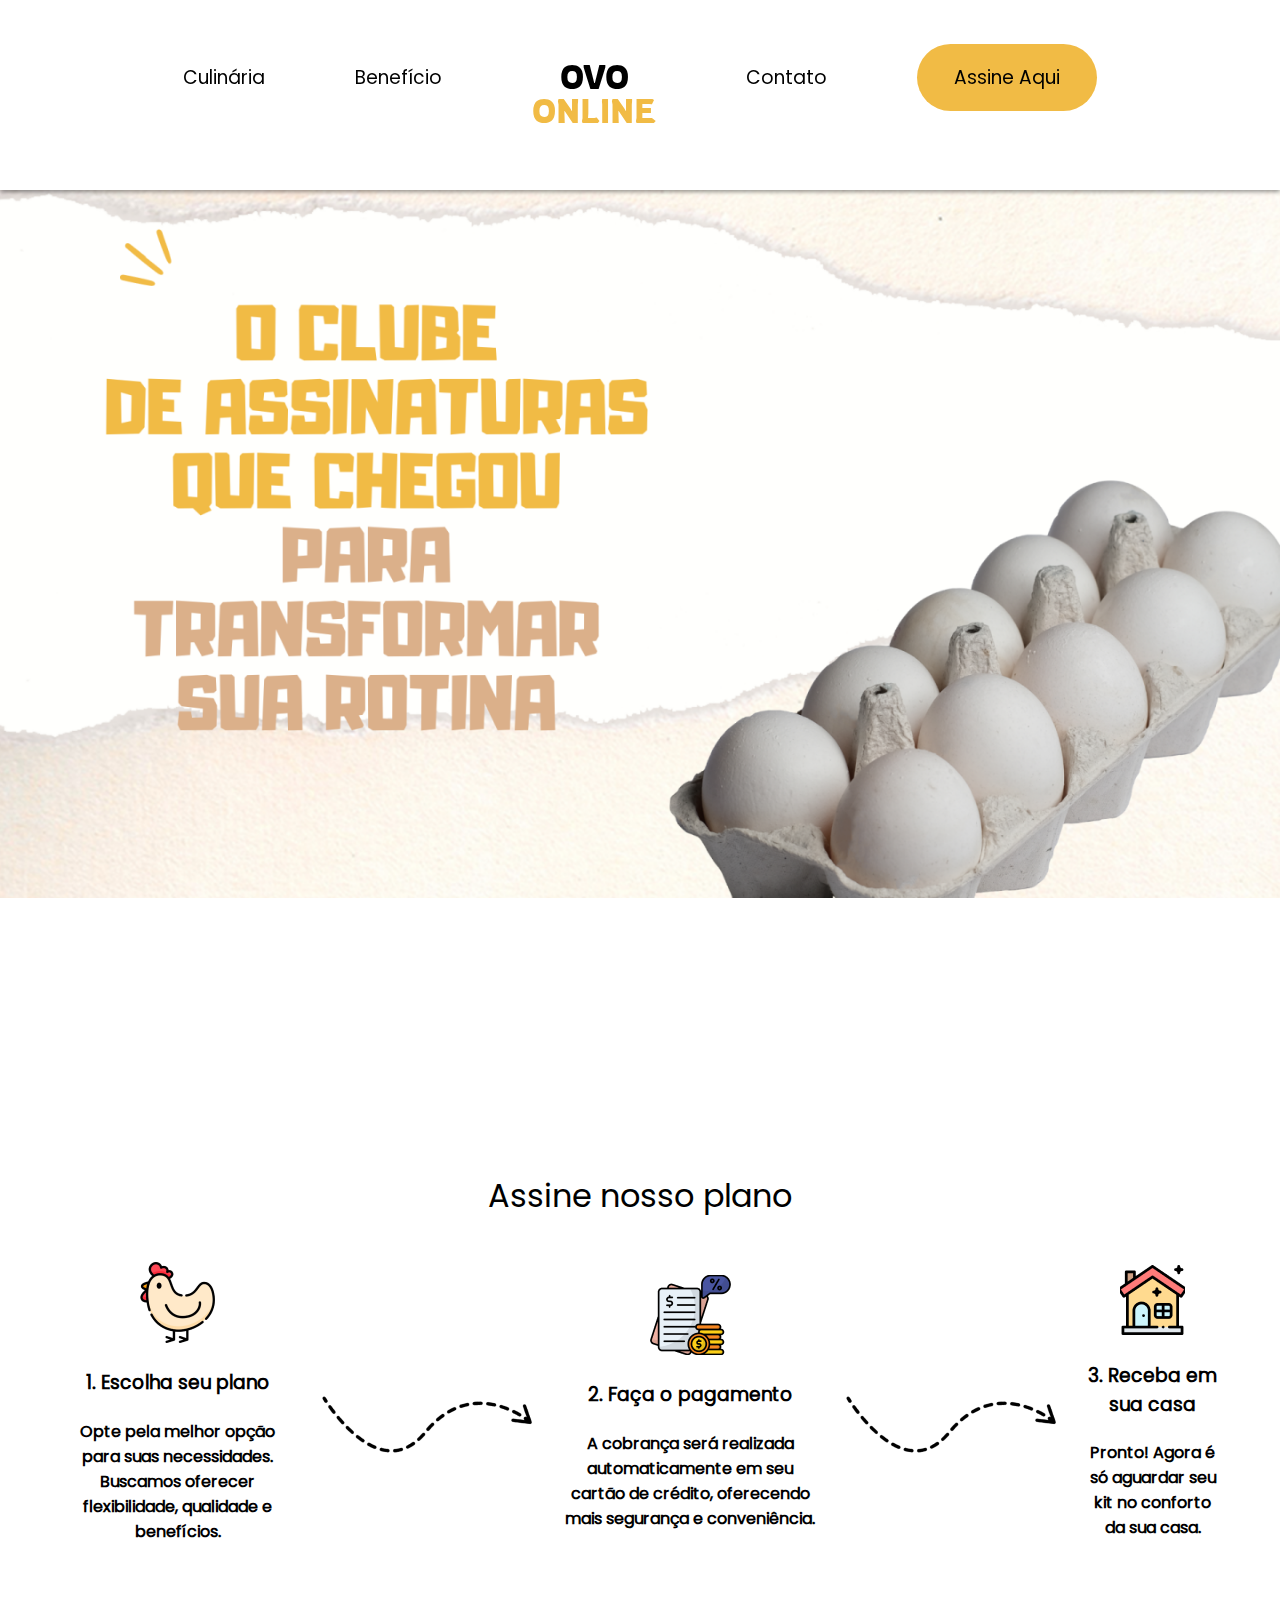
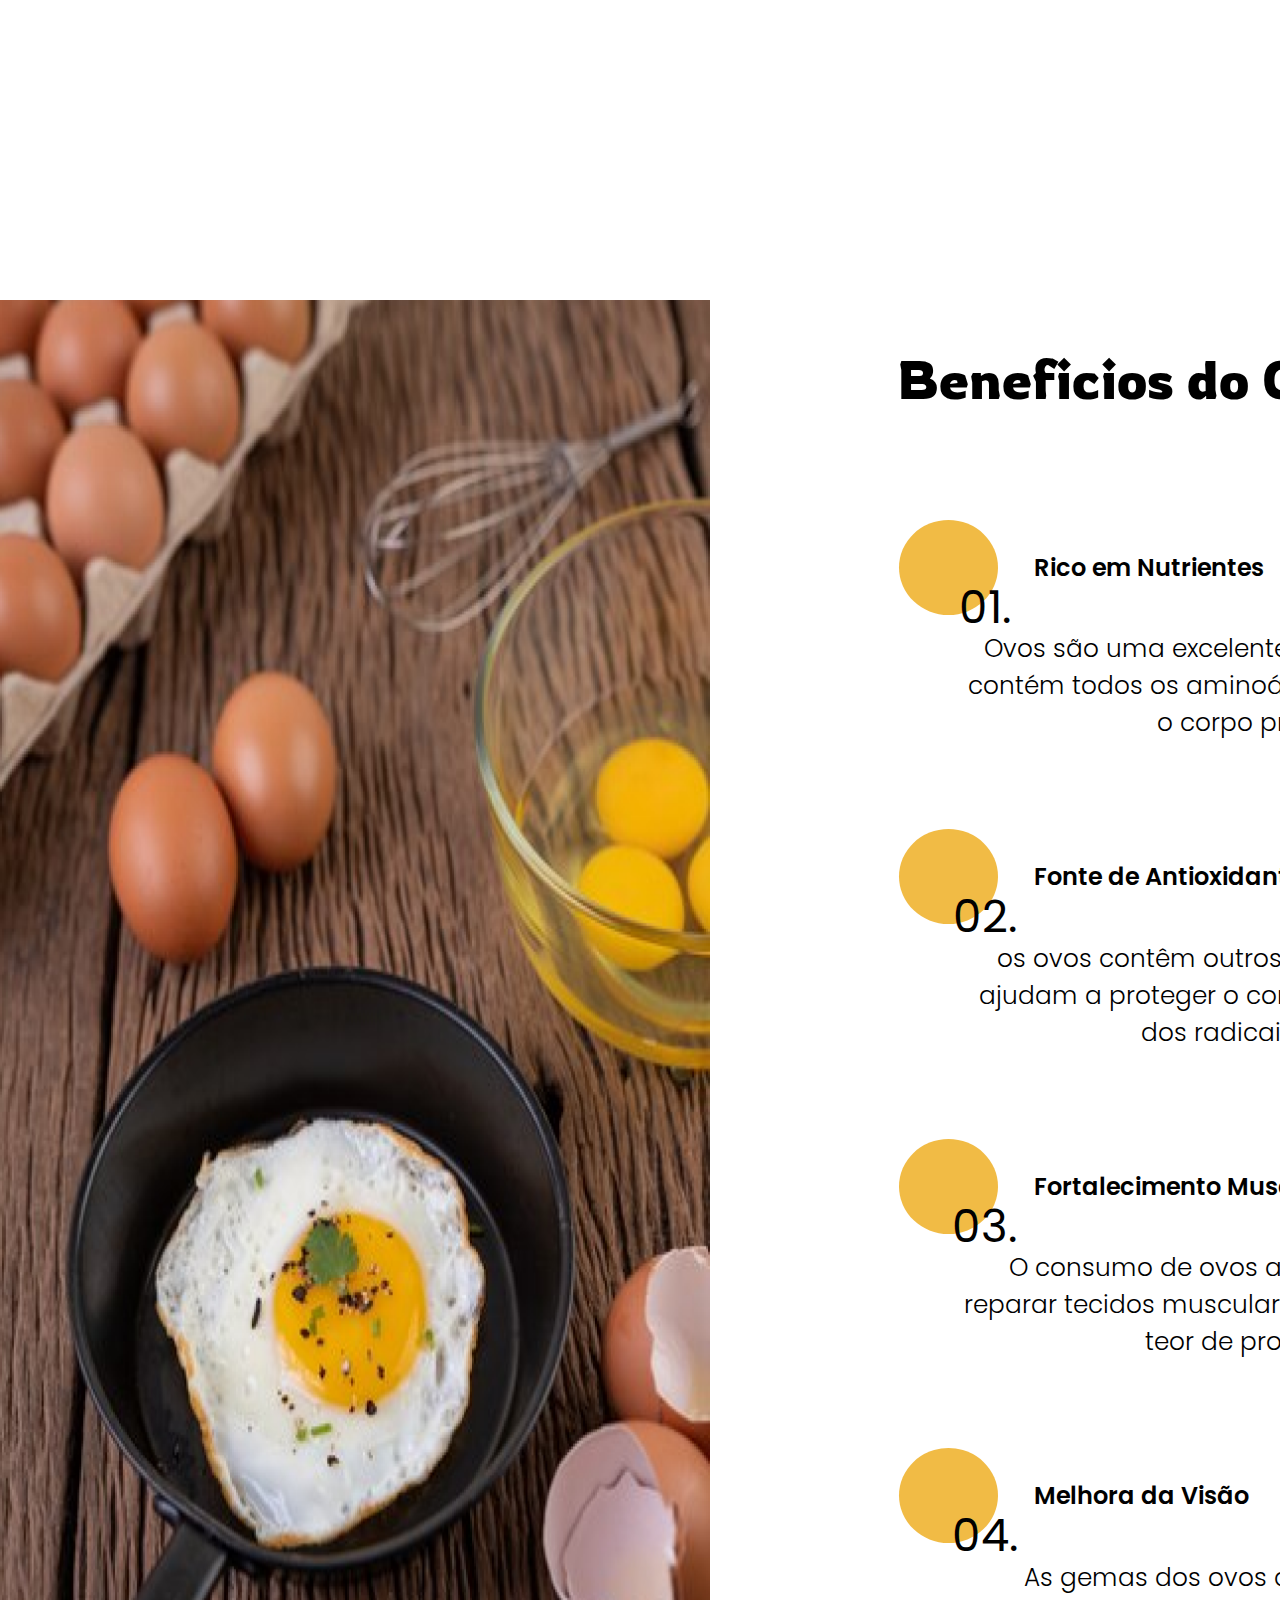
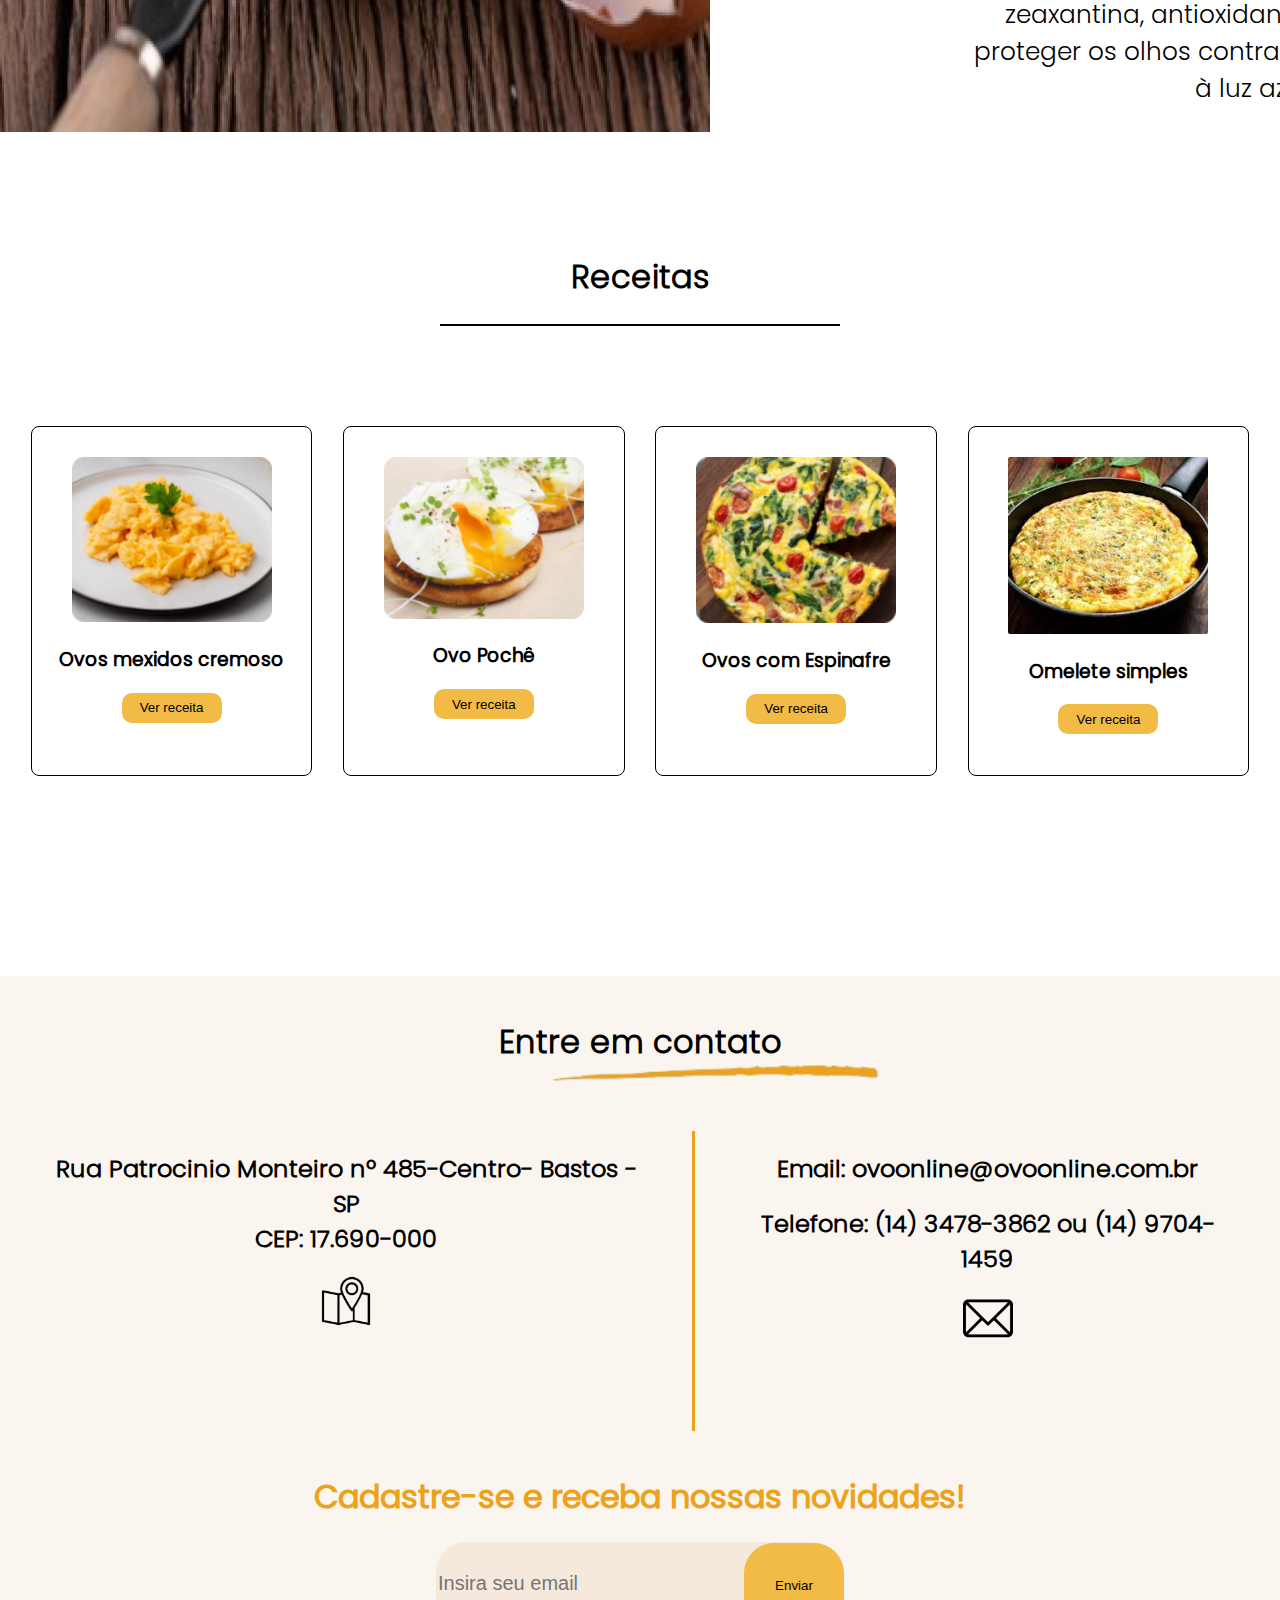
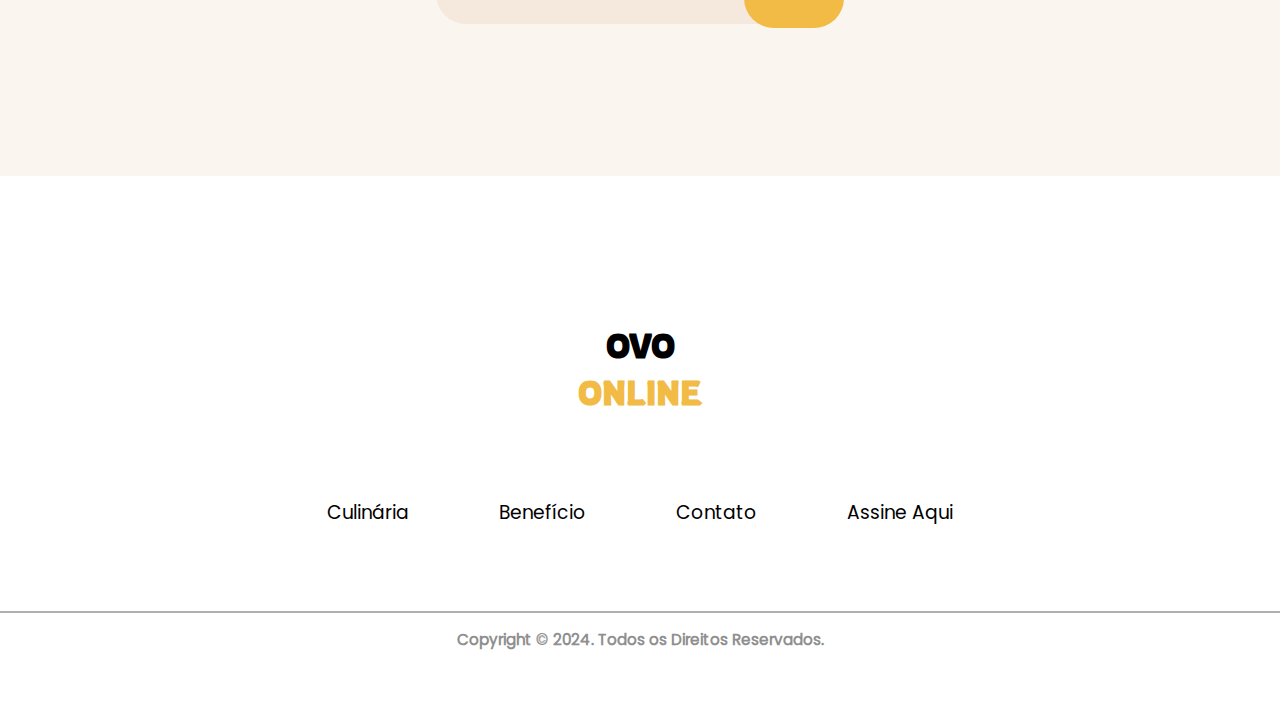
==== commit f812d577: "mudanças finais" ====
--- a/index.html
+++ b/index.html
@@ -137,33 +137,44 @@
             </div>
         </div>
 
-        <div id="culinaria">
+       <div id="culinaria">
             <div class="titulo-receita">
                 <h1>Receitas</h1>
             </div>
             <div class="receitas-container">
-                <div class="receita">
-                    <img src="assets/ovo-mexido.png" alt="">
+                <div class="receita" id="teste">
+                    <img src="assets/ovo-mexido.png" alt="" >
                     <h3>Ovos mexidos cremoso</h3>
                     <a href ="ovos-cremoso.html">
                     <button>Ver receita</button></a>
                 </div>
-                <div class="receita">
-                    <img src="assets/ovo-poche.png" alt="">
+                <div class="receita" id="teste">
+                    <img src="assets/ovo-poche.png" alt="" >
                     <h3>Ovo Pochê</h3>
                     <a href="ovo-poche.html">
                     <button>Ver receita</button></a>
                 </div>
-                <div class="receita">
-                    <img src="assets/ovo-forno.png" alt="">
+                <div class="receita" id="teste">
+                    <img src="assets/ovo-forno.png" alt="" >
                     <h3>Ovos com Espinafre</h3>
                     <a href="ovo-espinafre.html">
                     <button>Ver receita</button></a>
                 </div>
+                <div class="receita" id="teste">
+                    <img src="assets/omelete.png" alt="" >
+                    <h3>Omelete simples</h3>
+                    <a href="omelete.html">
+                    <button>Ver receita</button></a>
+                </div>
                 
             </div>
-        </div>
-
+        </div> 
+
+        
+
+
+
+        <!--CONTATO-->
 <div id="contato">
         <div class="contato">
             <div class="titulo-contato">
@@ -181,7 +192,7 @@
                 <div class="email-contato">
                     <h2>Email: ovoonline@ovoonline.com.br</h2>
                     <h2>Telefone: (14) 3478-3862 ou (14) 9704-1459</h2>
-                    <img src="assets/email.png" alt="">
+                    <img src="assets/email.png" class="mapa" alt="">
                 </div>
             </div>
 
--- a/style.css
+++ b/style.css
@@ -244,6 +244,7 @@
     width: 200px; 
     height: auto;
     margin-top: 20px;
+    border-radius: 2px;
 }
 .receita h3{
     font-family: 'poppins';
@@ -282,18 +283,19 @@
     
 }
 .linha-contato {
-    border-left: 2px solid #ECA21A; 
-    height: 80%;
+    border-left: 3px solid #ECA21A; 
+    height: 300px;
     margin: 0 20px; 
 }
 
 .contato-container {
     display: flex;
-    justify-content: center; 
-    align-items: center; 
-    padding: 20px; 
-    box-sizing: border-box; 
-}
+    justify-content: center;
+    align-items: stretch; /* Certifique-se de que os itens tenham a mesma altura */
+    padding: 20px;
+    box-sizing: border-box;
+}
+
 
 .endereco-contato, .email-contato {
     font-family: 'lightPoppins';
@@ -303,7 +305,7 @@
 }
 
 .mapa, .email {
-    max-width: 100%; 
+    max-width: 50px; 
     height: auto;
 }
 .cadastre-contato{
@@ -389,4 +391,12 @@
 
 
 
-
+#teste {
+    position: relative;
+    border-radius: 8px; 
+}
+
+#teste:hover {
+    top: -10px;
+    box-shadow: 0 10px 10px rgba(0, 0, 0, 0.3); /* Mantém a sombra suave */
+}
